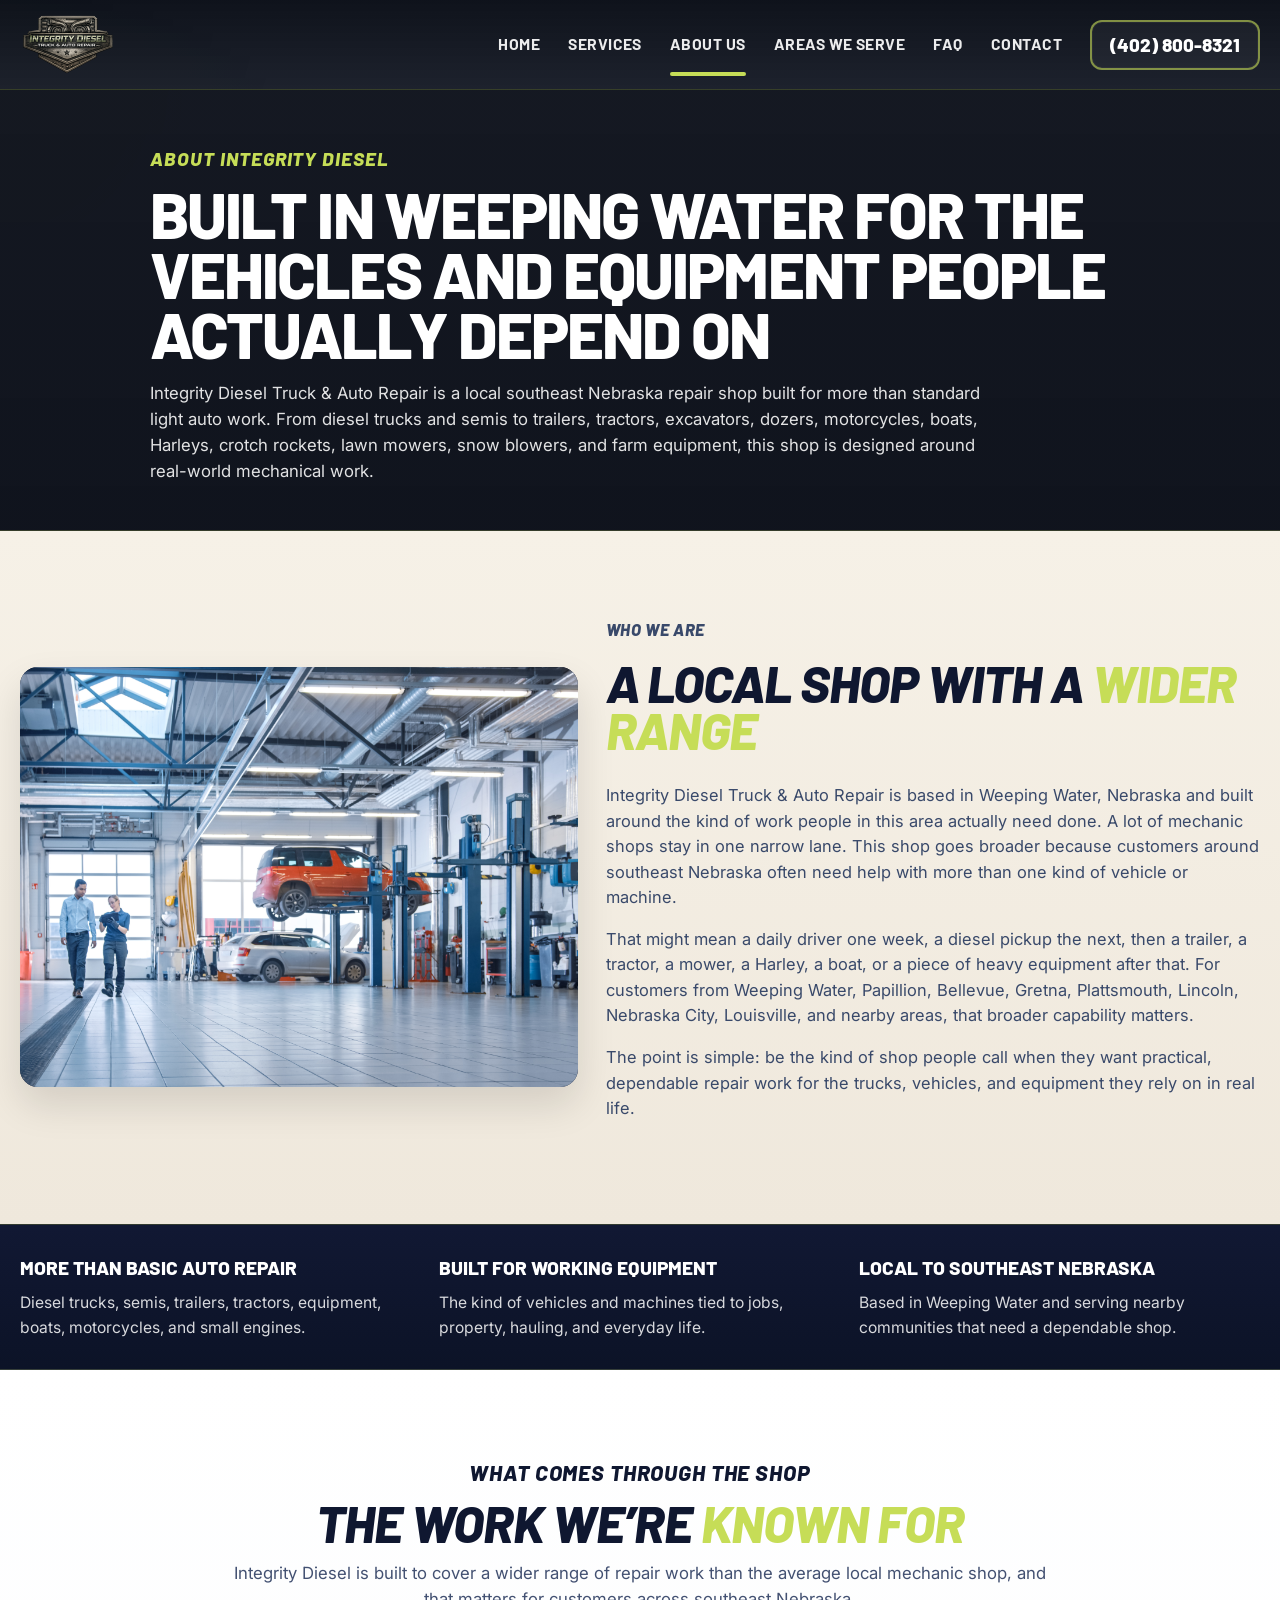
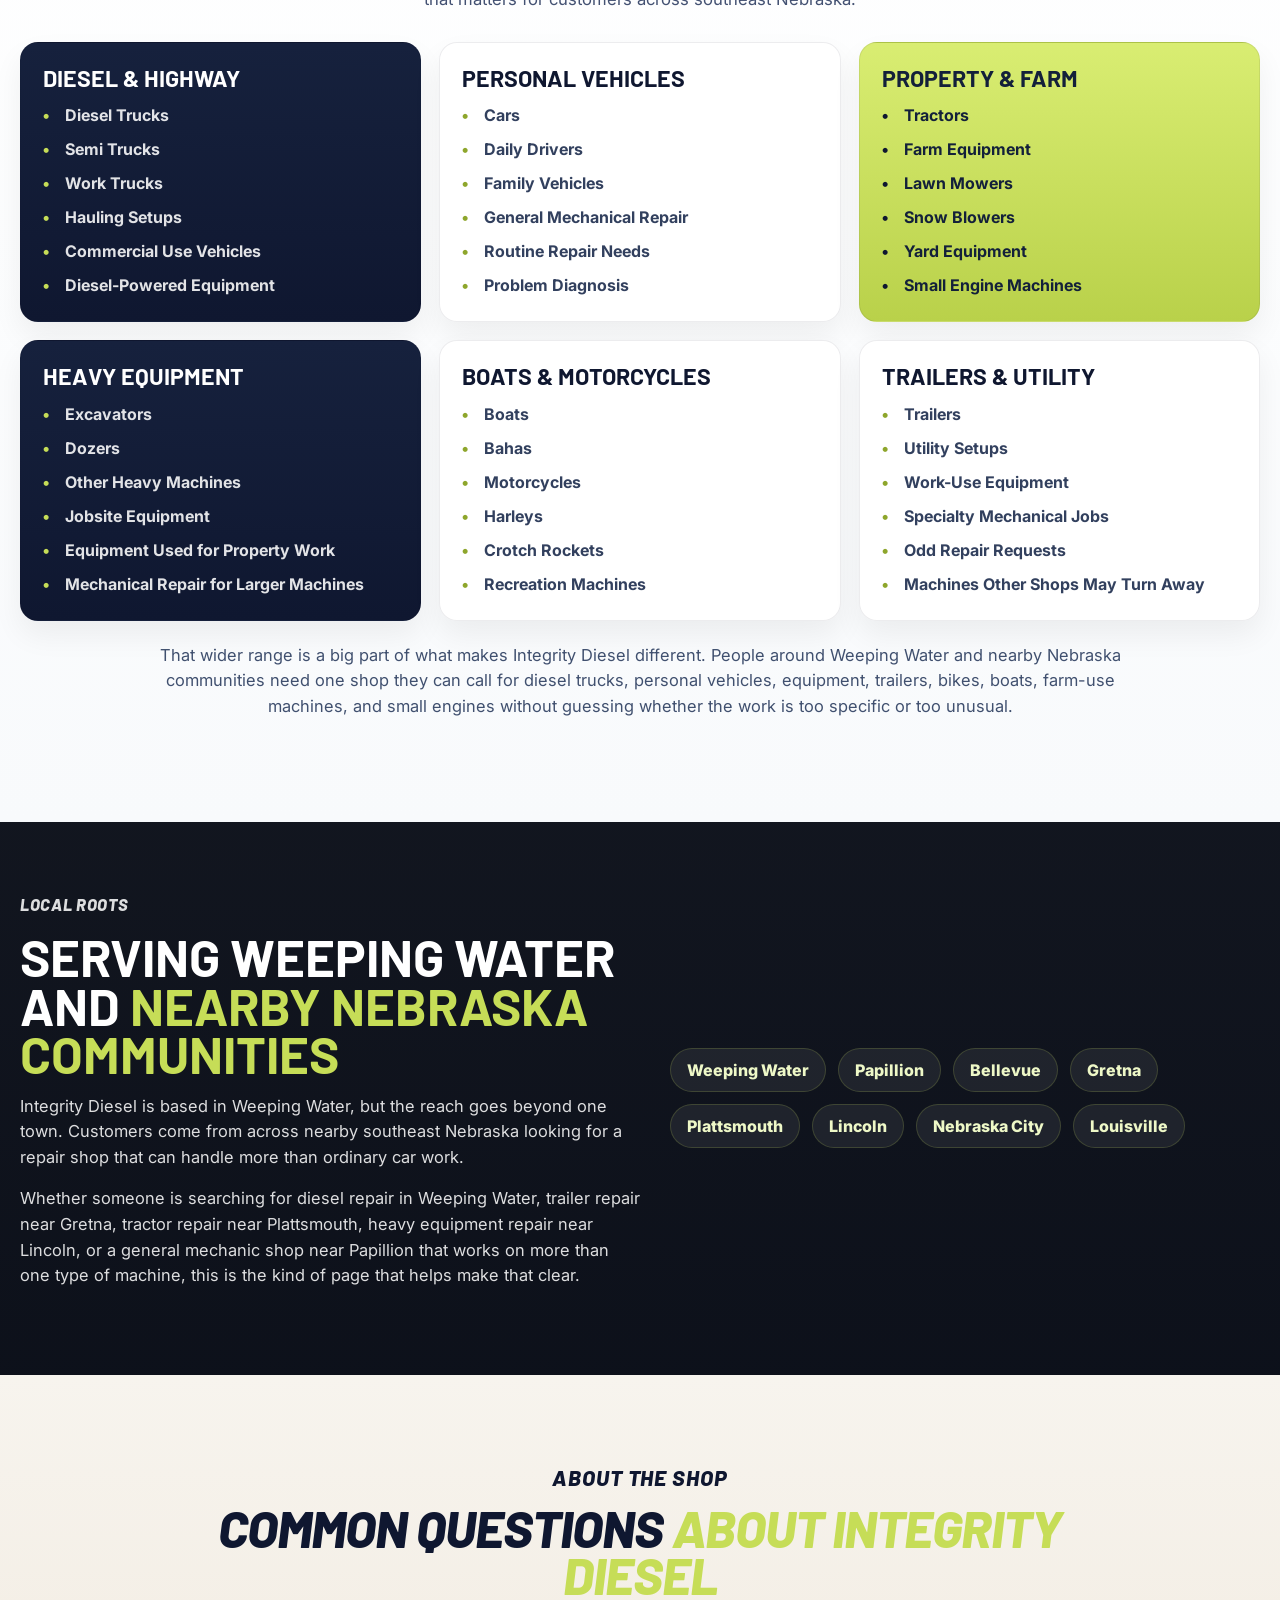
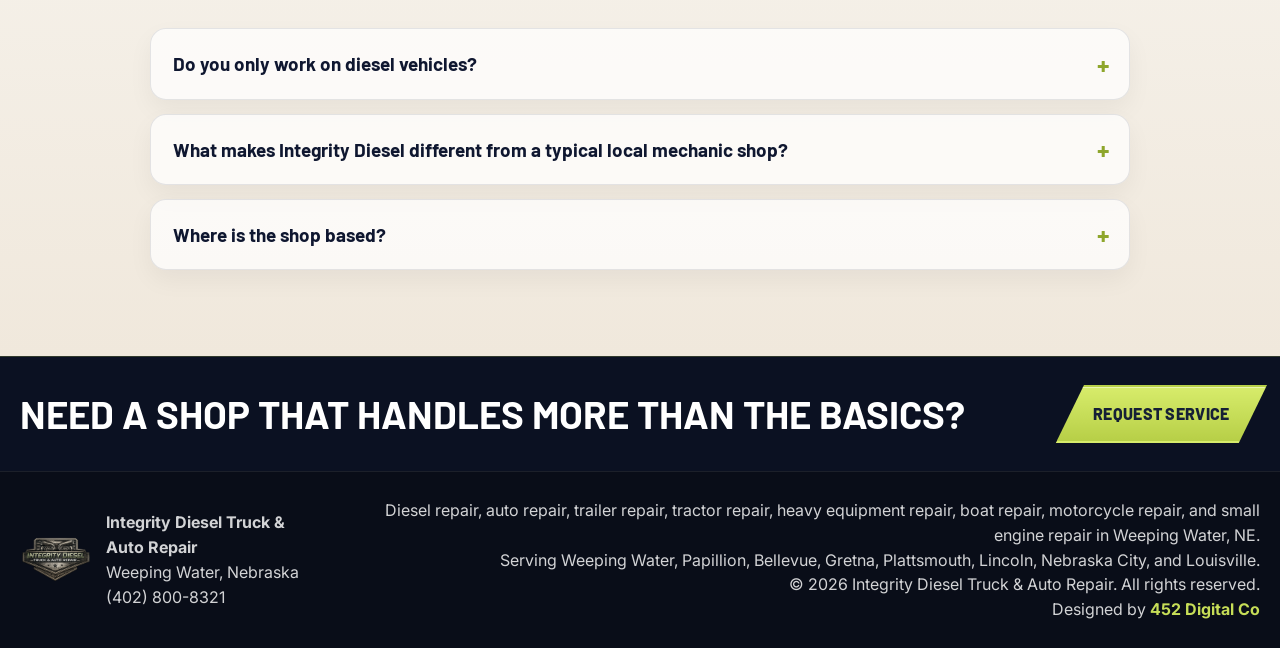
==== about.html @ 26dbccba "Add files via upload" ====
<!doctype html>
<html lang="en">
<head>
  <meta charset="utf-8">
  <meta name="viewport" content="width=device-width, initial-scale=1">

  <title>About Integrity Diesel Truck & Auto Repair | Weeping Water, NE Repair Shop</title>
  <meta name="description" content="Learn about Integrity Diesel Truck & Auto Repair in Weeping Water, Nebraska. We work on diesel trucks, semis, autos, tractors, trailers, heavy equipment, boats, motorcycles, Harleys, crotch rockets, farm equipment, lawn mowers, snow blowers, and more for customers across southeast Nebraska.">
  <meta name="theme-color" content="#0d1120">
  <meta name="robots" content="index,follow">
  <link rel="canonical" href="https://integritydieseltruckandauto.com/about/">

  <meta property="og:title" content="About Integrity Diesel Truck & Auto Repair | Weeping Water, Nebraska">
  <meta property="og:description" content="A local Weeping Water, Nebraska repair shop built for diesel trucks, autos, trailers, tractors, heavy equipment, motorcycles, boats, and small engines.">
  <meta property="og:type" content="website">
  <meta property="og:url" content="https://integritydieseltruckandauto.com/about/">
  <meta property="og:image" content="https://integritydieseltruckandauto.com/images/header.png">

  <meta name="twitter:card" content="summary_large_image">
  <meta name="twitter:title" content="About Integrity Diesel Truck & Auto Repair">
  <meta name="twitter:description" content="Learn more about the Weeping Water, Nebraska repair shop serving southeast Nebraska with diesel, auto, trailer, equipment, boat, motorcycle, and small engine repair.">
  <meta name="twitter:image" content="https://integritydieseltruckandauto.com/images/header.png">

  <link rel="preconnect" href="https://fonts.googleapis.com">
  <link rel="preconnect" href="https://fonts.gstatic.com" crossorigin>
  <link href="https://fonts.googleapis.com/css2?family=Barlow:ital,wght@0,400;0,500;0,600;0,700;0,800;1,700&family=Inter:wght@400;500;600;700;800&display=swap" rel="stylesheet">

  <link rel="stylesheet" href="css/styles.css">

  <script type="application/ld+json">
  {
    "@context":"https://schema.org",
    "@type":"AboutPage",
    "@id":"https://integritydieseltruckandauto.com/about/#webpage",
    "url":"https://integritydieseltruckandauto.com/about/",
    "name":"About Integrity Diesel Truck & Auto Repair",
    "description":"About Integrity Diesel Truck & Auto Repair in Weeping Water, Nebraska."
  }
  </script>

  <script type="application/ld+json">
  {
    "@context":"https://schema.org",
    "@type":"AutoRepair",
    "@id":"https://integritydieseltruckandauto.com/#business",
    "name":"Integrity Diesel Truck & Auto Repair",
    "url":"https://integritydieseltruckandauto.com/",
    "image":"https://integritydieseltruckandauto.com/images/header.png",
    "telephone":"+1-402-800-8321",
    "priceRange":"$$",
    "description":"Integrity Diesel Truck & Auto Repair is a Weeping Water, Nebraska repair shop working on diesel trucks, semis, cars, trailers, tractors, heavy equipment, excavators, dozers, motorcycles, Harleys, crotch rockets, boats, farm equipment, lawn mowers, snow blowers, and other small engine or mechanical equipment.",
    "address":{
      "@type":"PostalAddress",
      "addressLocality":"Weeping Water",
      "addressRegion":"NE",
      "addressCountry":"US"
    },
    "areaServed":[
      {"@type":"City","name":"Weeping Water"},
      {"@type":"City","name":"Papillion"},
      {"@type":"City","name":"Bellevue"},
      {"@type":"City","name":"Gretna"},
      {"@type":"City","name":"Plattsmouth"},
      {"@type":"City","name":"Lincoln"},
      {"@type":"City","name":"Nebraska City"},
      {"@type":"City","name":"Louisville"}
    ],
    "serviceType":[
      "Diesel truck repair",
      "Semi truck repair",
      "Auto repair",
      "Trailer repair",
      "Tractor repair",
      "Heavy equipment repair",
      "Farm equipment repair",
      "Boat repair",
      "Motorcycle repair",
      "Small engine repair"
    ]
  }
  </script>

  <script type="application/ld+json">
  {
    "@context":"https://schema.org",
    "@type":"FAQPage",
    "mainEntity":[
      {
        "@type":"Question",
        "name":"Do you only work on diesel vehicles?",
        "acceptedAnswer":{
          "@type":"Answer",
          "text":"No. Integrity Diesel works on diesel trucks, semis, cars, trailers, tractors, heavy equipment, farm equipment, boats, motorcycles, Harleys, crotch rockets, lawn mowers, snow blowers, and other small engine equipment."
        }
      },
      {
        "@type":"Question",
        "name":"What makes Integrity Diesel different from a typical local mechanic shop?",
        "acceptedAnswer":{
          "@type":"Answer",
          "text":"The shop handles a much wider range of repair work than many local shops, especially when it comes to diesel trucks, trailers, heavy equipment, motorcycles, boats, tractors, and small engines."
        }
      },
      {
        "@type":"Question",
        "name":"Where is the shop based?",
        "acceptedAnswer":{
          "@type":"Answer",
          "text":"Integrity Diesel Truck & Auto Repair is based in Weeping Water, Nebraska and serves nearby southeast Nebraska communities."
        }
      }
    ]
  }
  </script>
</head>
<body>

  <header class="site-header" id="siteHeader">
    <div class="container header-inner">
      <a href="/" class="brand" aria-label="Integrity Diesel home">
        <img src="images/diesel-logo.png" alt="Integrity Diesel Truck & Auto Repair logo" width="260" height="140">
      </a>

      <nav class="main-nav" id="mainNav" aria-label="Primary navigation">
        <a href="/" class="nav-link">Home</a>
        <a href="services.html" class="nav-link">Services</a>
        <a href="about.html" class="nav-link active" aria-current="page">About Us</a>
        <a href="/#areas" class="nav-link">Areas We Serve</a>
        <a href="/#faq" class="nav-link">FAQ</a>
        <a href="contact.html" class="nav-link">Contact</a>
      </nav>

      <div class="header-actions">
        <a href="tel:4028008321" class="header-phone">(402) 800-8321</a>

        <button class="nav-toggle" id="navToggle" aria-label="Toggle menu" aria-expanded="false" aria-controls="mainNav">
          <span></span>
          <span></span>
          <span></span>
        </button>
      </div>
    </div>
  </header>

  <main>

    <section class="about-intro">
      <div class="container about-intro-inner">
        <p class="about-intro-kicker">About Integrity Diesel</p>
        <h1>Built in Weeping Water for the Vehicles and Equipment People Actually Depend On</h1>
        <p class="about-intro-text">
          Integrity Diesel Truck &amp; Auto Repair is a local southeast Nebraska repair shop built for more than standard light auto work. From diesel trucks and semis to trailers, tractors, excavators, dozers, motorcycles, boats, Harleys, crotch rockets, lawn mowers, snow blowers, and farm equipment, this shop is designed around real-world mechanical work.
        </p>
      </div>
    </section>

    <section class="about-story-block section-pad">
      <div class="container about-story-grid">
        <div class="about-story-photo">
          <img src="images/mechanics.jpg" alt="Integrity Diesel mechanic working in Weeping Water Nebraska" loading="lazy" width="1400" height="1100">
        </div>

        <div class="about-story-content">
          <div class="section-heading">
            <p class="section-kicker">Who We Are</p>
            <h2>A Local Shop With a <span>Wider Range</span></h2>
          </div>

          <p>
            Integrity Diesel Truck &amp; Auto Repair is based in Weeping Water, Nebraska and built around the kind of work people in this area actually need done. A lot of mechanic shops stay in one narrow lane. This shop goes broader because customers around southeast Nebraska often need help with more than one kind of vehicle or machine.
          </p>

          <p>
            That might mean a daily driver one week, a diesel pickup the next, then a trailer, a tractor, a mower, a Harley, a boat, or a piece of heavy equipment after that. For customers from Weeping Water, Papillion, Bellevue, Gretna, Plattsmouth, Lincoln, Nebraska City, Louisville, and nearby areas, that broader capability matters.
          </p>

          <p>
            The point is simple: be the kind of shop people call when they want practical, dependable repair work for the trucks, vehicles, and equipment they rely on in real life.
          </p>
        </div>
      </div>
    </section>

    <section class="about-difference-strip">
      <div class="container about-difference-inner">
        <article class="about-difference-item">
          <strong>More Than Basic Auto Repair</strong>
          <span>Diesel trucks, semis, trailers, tractors, equipment, boats, motorcycles, and small engines.</span>
        </article>

        <article class="about-difference-item">
          <strong>Built for Working Equipment</strong>
          <span>The kind of vehicles and machines tied to jobs, property, hauling, and everyday life.</span>
        </article>

        <article class="about-difference-item">
          <strong>Local to Southeast Nebraska</strong>
          <span>Based in Weeping Water and serving nearby communities that need a dependable shop.</span>
        </article>
      </div>
    </section>

    <section class="about-work-types section-pad">
      <div class="container">
        <div class="section-heading center">
          <p class="section-kicker">What Comes Through the Shop</p>
          <h2>The Work We’re <span>Known For</span></h2>
          <p class="section-lead">
            Integrity Diesel is built to cover a wider range of repair work than the average local mechanic shop, and that matters for customers across southeast Nebraska.
          </p>
        </div>

        <div class="about-work-grid">
          <article class="about-work-card panel-dark">
            <h3>Diesel &amp; Highway</h3>
            <ul>
              <li>Diesel Trucks</li>
              <li>Semi Trucks</li>
              <li>Work Trucks</li>
              <li>Hauling Setups</li>
              <li>Commercial Use Vehicles</li>
              <li>Diesel-Powered Equipment</li>
            </ul>
          </article>

          <article class="about-work-card panel-light">
            <h3>Personal Vehicles</h3>
            <ul>
              <li>Cars</li>
              <li>Daily Drivers</li>
              <li>Family Vehicles</li>
              <li>General Mechanical Repair</li>
              <li>Routine Repair Needs</li>
              <li>Problem Diagnosis</li>
            </ul>
          </article>

          <article class="about-work-card panel-lime">
            <h3>Property &amp; Farm</h3>
            <ul>
              <li>Tractors</li>
              <li>Farm Equipment</li>
              <li>Lawn Mowers</li>
              <li>Snow Blowers</li>
              <li>Yard Equipment</li>
              <li>Small Engine Machines</li>
            </ul>
          </article>

          <article class="about-work-card panel-dark">
            <h3>Heavy Equipment</h3>
            <ul>
              <li>Excavators</li>
              <li>Dozers</li>
              <li>Other Heavy Machines</li>
              <li>Jobsite Equipment</li>
              <li>Equipment Used for Property Work</li>
              <li>Mechanical Repair for Larger Machines</li>
            </ul>
          </article>

          <article class="about-work-card panel-light">
            <h3>Boats &amp; Motorcycles</h3>
            <ul>
              <li>Boats</li>
              <li>Bahas</li>
              <li>Motorcycles</li>
              <li>Harleys</li>
              <li>Crotch Rockets</li>
              <li>Recreation Machines</li>
            </ul>
          </article>

          <article class="about-work-card panel-light">
            <h3>Trailers &amp; Utility</h3>
            <ul>
              <li>Trailers</li>
              <li>Utility Setups</li>
              <li>Work-Use Equipment</li>
              <li>Specialty Mechanical Jobs</li>
              <li>Odd Repair Requests</li>
              <li>Machines Other Shops May Turn Away</li>
            </ul>
          </article>
        </div>

        <div class="about-work-bottom-copy">
          <p>
            That wider range is a big part of what makes Integrity Diesel different. People around Weeping Water and nearby Nebraska communities need one shop they can call for diesel trucks, personal vehicles, equipment, trailers, bikes, boats, farm-use machines, and small engines without guessing whether the work is too specific or too unusual.
          </p>
        </div>
      </div>
    </section>

    <section class="about-local-section">
      <div class="container about-local-grid">
        <div class="about-local-copy">
          <p class="section-kicker">Local Roots</p>
          <h2>Serving Weeping Water and <span>Nearby Nebraska Communities</span></h2>
          <p>
            Integrity Diesel is based in Weeping Water, but the reach goes beyond one town. Customers come from across nearby southeast Nebraska looking for a repair shop that can handle more than ordinary car work.
          </p>
          <p>
            Whether someone is searching for diesel repair in Weeping Water, trailer repair near Gretna, tractor repair near Plattsmouth, heavy equipment repair near Lincoln, or a general mechanic shop near Papillion that works on more than one type of machine, this is the kind of page that helps make that clear.
          </p>
        </div>

        <div class="about-local-boxes">
          <span>Weeping Water</span>
          <span>Papillion</span>
          <span>Bellevue</span>
          <span>Gretna</span>
          <span>Plattsmouth</span>
          <span>Lincoln</span>
          <span>Nebraska City</span>
          <span>Louisville</span>
        </div>
      </div>
    </section>

    <section class="about-faq-lite section-pad">
      <div class="container faq-wrap">
        <div class="section-heading center">
          <p class="section-kicker">About the Shop</p>
          <h2>Common Questions <span>About Integrity Diesel</span></h2>
        </div>

        <div class="faq-list">
          <details class="faq-item">
            <summary>Do you only work on diesel vehicles?</summary>
            <div class="faq-answer">
              <p>No. Integrity Diesel works on diesel trucks, semis, cars, trailers, tractors, heavy equipment, farm equipment, boats, motorcycles, Harleys, crotch rockets, lawn mowers, snow blowers, and other small engine equipment.</p>
            </div>
          </details>

          <details class="faq-item">
            <summary>What makes Integrity Diesel different from a typical local mechanic shop?</summary>
            <div class="faq-answer">
              <p>The shop handles a much wider range of repair work than many local shops, especially when it comes to diesel trucks, trailers, heavy equipment, motorcycles, boats, tractors, and small engines.</p>
            </div>
          </details>

          <details class="faq-item">
            <summary>Where is the shop based?</summary>
            <div class="faq-answer">
              <p>Integrity Diesel Truck &amp; Auto Repair is based in Weeping Water, Nebraska and serves nearby southeast Nebraska communities.</p>
            </div>
          </details>
        </div>
      </div>
    </section>

    <section class="about-simple-cta">
      <div class="container about-simple-cta-inner">
        <h2>Need a Shop That Handles More Than the Basics?</h2>
        <a href="/#contact" class="btn btn-skew btn-primary"><span>Request Service</span></a>
      </div>
    </section>

  </main>

  <footer class="site-footer">
    <div class="container footer-inner">
      <div class="footer-left">
        <img src="images/diesel-logo.png" alt="Integrity Diesel logo" width="220" height="120">
        <div class="footer-business">
          <p><strong>Integrity Diesel Truck &amp; Auto Repair</strong></p>
          <p>Weeping Water, Nebraska</p>
          <p><a href="tel:4028008321">(402) 800-8321</a></p>
        </div>
      </div>

      <div class="footer-right">
        <p>Diesel repair, auto repair, trailer repair, tractor repair, heavy equipment repair, boat repair, motorcycle repair, and small engine repair in Weeping Water, NE.</p>
        <p>Serving Weeping Water, Papillion, Bellevue, Gretna, Plattsmouth, Lincoln, Nebraska City, and Louisville.</p>
        <p>&copy; <span id="year"></span> Integrity Diesel Truck &amp; Auto Repair. All rights reserved.</p>
        <p>Designed by <a href="https://452digitalco.com/" target="_blank" rel="noopener noreferrer">452 Digital Co</a></p>
      </div>
    </div>
  </footer>

  <script src="js/main.js"></script>
</body>
</html>
---- css/styles.css ----
:root{
  --bg: #070b14;
  --navy: #0f1730;
  --navy-2: #131c35;
  --ink: #111111;
  --white: #ffffff;
  --offwhite: #f4f5f7;
  --soft: #dfe3ea;
  --muted: #aab2c2;
  --line: rgba(255,255,255,.10);
  --lime: #c6dd57;
  --lime-2: #a7c23d;
  --lime-deep: #8ea62c;
  --lime-soft: rgba(198,221,87,.18);
  --shadow: 0 20px 45px rgba(0,0,0,.32);
  --radius: 18px;
  --radius-sm: 12px;
  --header-h: 90px;
  --container: 1240px;
}

*{
  box-sizing: border-box;
}

html{
  scroll-behavior: smooth;
}

body{
  margin: 0;
  font-family: "Inter", sans-serif;
  color: var(--ink);
  background: #fff;
  line-height: 1.55;
  text-rendering: optimizeLegibility;
  -webkit-font-smoothing: antialiased;
}

img{
  max-width: 100%;
  display: block;
}

a{
  text-decoration: none;
  color: inherit;
}

.container{
  width: min(calc(100% - 32px), var(--container));
  margin-inline: auto;
}

.section-pad{
  padding: 86px 0;
}

.section-heading{
  margin-bottom: 30px;
}

.section-heading.center{
  text-align: center;
}

.section-heading-dark .section-kicker,
.section-heading-dark h2{
  color: #fff;
}

.section-kicker{
  margin: 0 0 10px;
  font-family: "Barlow", sans-serif;
  font-style: italic;
  font-weight: 800;
  text-transform: uppercase;
  letter-spacing: .04em;
  color: var(--navy);
  font-size: clamp(1rem, 2vw, 1.35rem);
}

.section-heading h2{
  margin: 0;
  font-family: "Barlow", sans-serif;
  font-style: italic;
  font-weight: 800;
  font-size: clamp(2.1rem, 4vw, 3.8rem);
  line-height: .92;
  color: var(--navy);
  text-transform: uppercase;
  letter-spacing: -.02em;
}

.section-heading h2 span{
  color: var(--lime);
}

.section-lead{
  max-width: 840px;
  margin: 14px auto 0;
  font-size: 1.05rem;
  color: #435172;
}

.section-lead-light{
  color: rgba(255,255,255,.84);
}

.btn{
  position: relative;
  display: inline-flex;
  align-items: center;
  justify-content: center;
  min-height: 58px;
  padding: 0 28px;
  border-radius: 0;
  font-family: "Barlow", sans-serif;
  font-weight: 800;
  font-size: 1rem;
  text-transform: uppercase;
  letter-spacing: .02em;
  transition: .25s ease;
  border: 2px solid transparent;
  cursor: pointer;
  text-align: center;
  overflow: hidden;
}

.btn span{
  position: relative;
  z-index: 2;
}

.btn:hover{
  transform: translateY(-2px);
}

.btn-skew{
  transform: skewX(-14deg);
  clip-path: polygon(7% 0, 100% 0, 93% 100%, 0 100%);
}

.btn-skew span{
  transform: skewX(14deg);
}

.btn-primary{
  background: linear-gradient(180deg, #d7ec6b 0%, #b7cf47 100%);
  color: #162036;
  box-shadow:
    0 14px 28px rgba(167,194,61,.22),
    inset 0 1px 0 rgba(255,255,255,.45);
}

.btn-primary:hover{
  filter: brightness(1.04);
}

.btn-outline{
  border-color: rgba(198,221,87,.72);
  color: var(--white);
  background: rgba(7,11,20,.38);
  box-shadow: inset 0 0 0 1px rgba(255,255,255,.05);
}

.btn-outline:hover{
  background: rgba(198,221,87,.12);
}

.site-header{
  position: sticky;
  top: 0;
  z-index: 1000;
  height: var(--header-h);
  background:
    linear-gradient(180deg, rgba(7,11,20,.97), rgba(10,15,27,.92)),
    radial-gradient(circle at top left, rgba(198,221,87,.08), transparent 32%);
  backdrop-filter: blur(10px);
  border-bottom: 1px solid rgba(198,221,87,.22);
}

.site-header.scrolled{
  box-shadow: 0 12px 30px rgba(0,0,0,.28);
}

.header-inner{
  height: 100%;
  display: flex;
  align-items: center;
  gap: 28px;
}

.brand{
  display: flex;
  align-items: center;
  flex: 0 0 auto;
}

.brand img{
  height: 64px;
  width: auto;
  object-fit: contain;
}

.main-nav{
  display: flex;
  align-items: center;
  gap: 28px;
  margin-left: auto;
}

.nav-link{
  position: relative;
  font-family: "Barlow", sans-serif;
  font-weight: 700;
  text-transform: uppercase;
  letter-spacing: .03em;
  color: rgba(255,255,255,.92);
  font-size: .98rem;
  padding: 8px 0;
}

.nav-link::after{
  content: "";
  position: absolute;
  left: 0;
  bottom: -11px;
  width: 0;
  height: 4px;
  border-radius: 999px;
  background: var(--lime);
  transition: width .25s ease;
}

.nav-link:hover::after,
.nav-link.active::after{
  width: 100%;
}

.header-actions{
  display: flex;
  align-items: center;
  gap: 14px;
  flex: 0 0 auto;
}

.header-phone{
  display: inline-flex;
  align-items: center;
  justify-content: center;
  min-height: 50px;
  padding: 0 18px;
  border: 2px solid rgba(198,221,87,.6);
  border-radius: 12px;
  color: var(--white);
  font-family: "Barlow", sans-serif;
  font-weight: 800;
  font-size: 1.18rem;
  background: rgba(255,255,255,.04);
  box-shadow: inset 0 0 0 1px rgba(255,255,255,.04);
}

.header-phone:hover{
  background: rgba(198,221,87,.12);
}

.nav-toggle{
  display: none;
  width: 50px;
  height: 50px;
  border: 1px solid rgba(255,255,255,.15);
  border-radius: 12px;
  background: rgba(255,255,255,.04);
  padding: 0;
  cursor: pointer;
}

.nav-toggle span{
  display: block;
  width: 22px;
  height: 2px;
  margin: 5px auto;
  background: #fff;
  border-radius: 999px;
  transition: .25s ease;
}

.hero{
  position: relative;
  min-height: calc(100svh - var(--header-h));
  background: #0b1020;
  overflow: hidden;
}

.hero::after{
  content: "";
  position: absolute;
  left: 0;
  right: 0;
  bottom: 0;
  height: 2px;
  background: linear-gradient(90deg, transparent, var(--lime), transparent);
  z-index: 2;
}

.hero-bg,
.hero-bg img,
.hero-overlay{
  position: absolute;
  inset: 0;
}

.hero-bg img{
  width: 100%;
  height: 100%;
  object-fit: cover;
}

.hero-overlay{
  background:
    linear-gradient(90deg, rgba(7,11,20,.80) 0%, rgba(8,12,22,.60) 30%, rgba(8,12,22,.22) 62%, rgba(8,12,22,.10) 100%),
    radial-gradient(circle at 16% 26%, rgba(198,221,87,.08), transparent 28%);
}

.hero-inner{
  position: relative;
  z-index: 2;
  min-height: calc(100svh - var(--header-h));
  display: grid;
  grid-template-columns: minmax(0, 720px);
  gap: 0;
  align-items: center;
  padding: 48px 0 34px;
}

.hero-copy{
  color: var(--white);
  padding: 20px 0;
  max-width: 660px;
}

.hero-logo-wrap{
  max-width: 360px;
  margin-bottom: 12px;
}

.hero-logo-wrap img{
  width: 100%;
  height: auto;
  filter: drop-shadow(0 10px 22px rgba(0,0,0,.25));
}

.eyebrow{
  margin: 0 0 16px;
  color: var(--lime);
  text-transform: uppercase;
  letter-spacing: .09em;
  font-weight: 700;
  font-size: .92rem;
}

.hero h1{
  margin: 0;
  font-family: "Barlow", sans-serif;
  font-weight: 800;
  font-size: clamp(2.9rem, 6vw, 5.7rem);
  line-height: .9;
  text-transform: uppercase;
  letter-spacing: -.03em;
}

.hero h1 span{
  color: var(--lime);
}

.hero-subtitle{
  margin: 18px 0 8px;
  font-family: "Barlow", sans-serif;
  font-size: clamp(1.08rem, 1.8vw, 1.42rem);
  font-weight: 700;
  text-transform: uppercase;
}

.hero-location{
  margin: 0;
  color: rgba(255,255,255,.92);
  font-size: 1.06rem;
  max-width: 680px;
}

.hero-buttons{
  display: flex;
  flex-wrap: wrap;
  gap: 16px;
  margin-top: 30px;
}

.hero-service-tags{
  display: flex;
  flex-wrap: wrap;
  gap: 10px;
  margin-top: 22px;
}

.hero-service-tags span{
  display: inline-flex;
  align-items: center;
  justify-content: center;
  min-height: 36px;
  padding: 0 14px;
  border-radius: 999px;
  background: rgba(255,255,255,.08);
  border: 1px solid rgba(198,221,87,.18);
  color: #eef8c7;
  font-size: .86rem;
  font-weight: 700;
}

.trust-bar{
  position: relative;
  background: linear-gradient(180deg, #111833 0%, #0d1328 100%);
  border-top: 1px solid rgba(198,221,87,.25);
  border-bottom: 1px solid rgba(198,221,87,.25);
}

.trust-bar-inner{
  display: grid;
  grid-template-columns: repeat(3, 1fr);
  gap: 12px;
  padding: 18px 0;
}

.trust-item{
  display: flex;
  align-items: center;
  justify-content: center;
  text-align: center;
  font-family: "Barlow", sans-serif;
  font-size: clamp(1rem, 1.5vw, 1.28rem);
  font-weight: 700;
  color: #fff;
}

.trust-item::before{
  content: "✔";
  margin-right: 10px;
  color: var(--lime);
  font-weight: 900;
}

.services-section{
  position: relative;
  background:
    linear-gradient(180deg, rgba(8,12,22,.95), rgba(8,12,22,.98)),
    url("../images/hero-shop-bg.jpg") center/cover no-repeat;
  overflow: hidden;
  padding-top: 52px;
  padding-bottom: 70px;
}

.services-fade-top{
  position: absolute;
  inset: 0 0 auto 0;
  height: 70px;
  background: linear-gradient(180deg, rgba(13,19,40,.70) 0%, rgba(13,19,40,.18) 55%, rgba(13,19,40,0) 100%);
  pointer-events: none;
  z-index: 1;
}

.services-fade-bottom{
  position: absolute;
  left: 0;
  right: 0;
  bottom: 0;
  height: 70px;
  background: linear-gradient(180deg, rgba(8,12,22,0) 0%, rgba(36,34,31,.18) 58%, rgba(239,233,222,.48) 100%);
  pointer-events: none;
  z-index: 1;
}

.services-section::before{
  content: "";
  position: absolute;
  inset: 0;
  background:
    radial-gradient(circle at top center, rgba(198,221,87,.07), transparent 28%),
    linear-gradient(180deg, rgba(255,255,255,.02), rgba(255,255,255,0));
  pointer-events: none;
}

.section-top-button{
  display: flex;
  justify-content: center;
  margin-top: 0;
  margin-bottom: 34px;
  position: relative;
  z-index: 4;
}

.services-top-btn{
  min-width: 250px;
}

.services-heading{
  position: relative;
  z-index: 3;
  margin-bottom: 34px;
}

.services-heading .section-kicker{
  color: rgba(255,255,255,.96);
}

.services-heading h2{
  font-size: clamp(2.8rem, 5vw, 4.8rem);
  letter-spacing: -.03em;
  color: #f5f7fb;
  text-shadow: 0 6px 18px rgba(0,0,0,.28);
}

.services-heading h2 span{
  color: var(--lime);
  text-shadow: 0 6px 18px rgba(0,0,0,.26);
}

.services-grid{
  display: grid;
  grid-template-columns: repeat(4, minmax(0, 1fr));
  gap: 14px;
  position: relative;
  z-index: 3;
}

.service-card{
  overflow: hidden;
  border-radius: 0;
  background: #12192e;
  border: 1px solid rgba(255,255,255,.14);
  box-shadow: var(--shadow);
  transition: transform .25s ease, box-shadow .25s ease, border-color .25s ease;
}

.service-card:hover{
  transform: translateY(-5px);
  box-shadow: 0 24px 48px rgba(0,0,0,.28);
  border-color: rgba(198,221,87,.4);
}

.service-image{
  aspect-ratio: 2.15 / 1;
  overflow: hidden;
  background: #0d1325;
}

.service-image img{
  width: 100%;
  height: 100%;
  object-fit: cover;
  transition: transform .4s ease;
}

.service-card:hover .service-image img{
  transform: scale(1.05);
}

.service-title{
  padding: 13px 12px 14px;
  text-align: center;
  color: #fff;
  font-family: "Barlow", sans-serif;
  font-size: 1.32rem;
  font-weight: 700;
  line-height: 1.05;
  border-top: 1px solid rgba(255,255,255,.10);
  background: linear-gradient(180deg, #18213c 0%, #0f1730 100%);
}

.service-title.highlight{
  color: var(--lime);
}

.services-copy{
  max-width: 980px;
  margin: 24px auto 0;
  text-align: center;
  color: rgba(255,255,255,.86);
  position: relative;
  z-index: 3;
  font-size: 1.02rem;
}

.section-button{
  display: flex;
  justify-content: center;
  margin-top: 28px;
  position: relative;
  z-index: 3;
}

.about-section{
  position: relative;
  background: linear-gradient(180deg, #efe9de 0%, #f6f1e7 100%);
  padding: 0 0 56px;
  overflow: hidden;
  margin-top: -10px;
}

.about-fade-top{
  position: absolute;
  top: 0;
  left: 0;
  right: 0;
  height: 38px;
  background: linear-gradient(180deg, rgba(239,233,222,.10) 0%, rgba(239,233,222,.42) 45%, rgba(239,233,222,.78) 100%);
  z-index: 1;
  pointer-events: none;
}

.about-fade-bottom{
  position: absolute;
  left: 0;
  right: 0;
  bottom: 0;
  height: 42px;
  background: linear-gradient(180deg, rgba(246,241,231,0) 0%, rgba(12,17,33,.10) 62%, rgba(12,17,33,.20) 100%);
  z-index: 1;
  pointer-events: none;
}

.about-shell{
  position: relative;
  z-index: 2;
  margin-top: 0;
}

.about-grid{
  display: grid;
  grid-template-columns: 1fr .92fr;
  gap: 0;
  align-items: stretch;
  border: 1px solid rgba(18,25,46,.10);
  overflow: hidden;
  box-shadow: 0 18px 38px rgba(0,0,0,.10);
  background: #f3eee4;
  min-height: 0;
}

.about-media{
  display: grid;
  grid-template-rows: minmax(300px, 1fr) auto;
  background: #0c1121;
  border-right: 1px solid rgba(15,23,48,.08);
}

.about-image{
  position: relative;
  min-height: 0;
  overflow: hidden;
  background: #0c1121;
}

.about-image::before{
  content:"";
  position:absolute;
  inset:0;
  background:
    linear-gradient(180deg, rgba(255,255,255,.08) 0%, rgba(255,255,255,0) 16%, rgba(0,0,0,.16) 100%);
  pointer-events:none;
  z-index: 2;
}

.about-image::after{
  content:"";
  position:absolute;
  inset:0;
  box-shadow:
    inset 0 0 40px rgba(0,0,0,.24),
    inset 0 0 0 1px rgba(255,255,255,.05);
  pointer-events:none;
  z-index: 2;
}

.about-image img{
  width: 100%;
  height: 100%;
  object-fit: cover;
  object-position: center center;
  filter: saturate(.94) contrast(1.02) brightness(.97);
  transform: scale(1.025);
}

.about-image-caption{
  padding: 16px 22px 18px;
  background:
    linear-gradient(180deg, rgba(13,19,40,.98), rgba(9,13,24,.98));
  border-top: 1px solid rgba(198,221,87,.16);
  color: rgba(255,255,255,.9);
}

.about-image-label{
  display: inline-block;
  margin-bottom: 8px;
  font-family: "Barlow", sans-serif;
  font-size: .95rem;
  font-weight: 800;
  text-transform: uppercase;
  letter-spacing: .06em;
  color: var(--lime);
}

.about-image-caption p{
  margin: 0;
  font-size: .96rem;
  line-height: 1.55;
  color: rgba(255,255,255,.82);
  max-width: 540px;
}

.about-side{
  display: grid;
  grid-template-rows: auto auto;
  min-width: 0;
  background: linear-gradient(180deg, #f8f3e8 0%, #efe8dc 100%);
  position: relative;
}

.about-side::before{
  content: "";
  position: absolute;
  left: 0;
  top: 24px;
  bottom: 24px;
  width: 2px;
  background: linear-gradient(180deg, rgba(198,221,87,0), rgba(198,221,87,.8) 18%, rgba(198,221,87,.45) 82%, rgba(198,221,87,0));
  opacity: .8;
}

.about-content{
  padding: 22px 30px 18px;
  color: #0f1730;
  border-bottom: 1px solid rgba(15,23,48,.08);
  position: relative;
}

.about-heading{
  margin-bottom: 12px;
}

.about-heading .section-kicker,
.about-heading h2{
  color: #0f1730;
}

.about-heading .section-kicker{
  font-size: .96rem;
  margin-bottom: 8px;
}

.about-heading h2{
  font-size: clamp(1.65rem, 2.55vw, 2.45rem);
  line-height: .95;
  max-width: 540px;
}

.about-subhead{
  margin: 0 0 14px;
  font-family: "Barlow", sans-serif;
  font-size: 1.12rem;
  font-weight: 800;
  line-height: 1.02;
  text-transform: uppercase;
  color: #7b9026;
  max-width: 460px;
}

.about-body{
  margin: 0 0 14px;
  font-size: 1rem;
  color: #34415f;
}

.about-list{
  list-style: none;
  margin: 0 0 18px;
  padding: 0;
  max-width: 520px;
}

.about-list li{
  position: relative;
  padding-left: 28px;
  margin-bottom: 10px;
  font-size: .98rem;
  font-weight: 600;
  color: #1c2642;
}

.about-list li::before{
  content: "✔";
  position: absolute;
  left: 0;
  top: 0;
  color: var(--lime-deep);
  font-weight: 900;
}

.about-map{
  padding: 16px 30px 20px;
  background:
    linear-gradient(180deg, rgba(255,255,255,.20), rgba(255,255,255,.04)),
    linear-gradient(180deg, #f6f1e7 0%, #efe7da 100%);
}

.about-map-card{
  display: grid;
  gap: 10px;
  padding: 14px;
  border-radius: 18px;
  background:
    linear-gradient(180deg, rgba(255,255,255,.42), rgba(255,255,255,.20)),
    linear-gradient(180deg, #f4eee2 0%, #eee6d9 100%);
  box-shadow:
    0 14px 30px rgba(15,23,48,.08),
    inset 0 0 0 1px rgba(15,23,48,.05);
}

.about-map-head{
  display: grid;
  gap: 4px;
}

.about-map-head span{
  font-family: "Barlow", sans-serif;
  font-size: 1.05rem;
  font-weight: 800;
  text-transform: uppercase;
  letter-spacing: .03em;
  color: #0f1730;
}

.about-map-head small{
  color: #5e6783;
  font-size: .88rem;
  font-weight: 600;
  line-height: 1.42;
}

.about-map-frame{
  position: relative;
  width: 100%;
  aspect-ratio: 2.2 / 1;
  overflow: hidden;
  border-radius: 14px;
  background: #e9e1d3;
  box-shadow:
    inset 0 0 0 1px rgba(15,23,48,.06),
    0 8px 18px rgba(15,23,48,.08);
}

.about-map-frame img{
  width: 100%;
  height: 100%;
  object-fit: contain;
  object-position: center center;
  background:
    radial-gradient(circle at center, rgba(255,255,255,.25), rgba(255,255,255,0) 60%),
    #ece6da;
  filter: saturate(.86) contrast(.98) brightness(1.01);
  opacity: .98;
}

.about-map-wash{
  position: absolute;
  inset: 0;
  background:
    linear-gradient(180deg, rgba(255,255,255,.16) 0%, rgba(248,243,232,.05) 42%, rgba(239,232,220,.08) 100%);
  pointer-events: none;
}

.about-map-glow{
  position: absolute;
  inset: 0;
  box-shadow:
    inset 0 18px 22px rgba(255,255,255,.08),
    inset 0 -10px 14px rgba(239,232,220,.12),
    inset 0 0 0 1px rgba(255,255,255,.08);
  pointer-events: none;
}

.cta-section{
  position: relative;
  overflow: hidden;
  color: var(--white);
  background: #0c1121;
  margin-top: -8px;
}

.cta-bg{
  position: absolute;
  inset: 0;
  background:
    linear-gradient(180deg, rgba(10,15,27,.94), rgba(10,15,27,.96)),
    radial-gradient(circle at center, rgba(198,221,87,.14), transparent 30%),
    url("../images/hero-shop-bg.jpg") center/cover no-repeat;
}

.cta-inner{
  position: relative;
  z-index: 2;
  padding: 52px 0 28px;
  text-align: center;
}

.cta-inner h2{
  margin: 0 0 18px;
  font-family: "Barlow", sans-serif;
  font-size: clamp(2rem, 4vw, 3.1rem);
  font-weight: 800;
  line-height: 1;
  text-transform: uppercase;
}

.cta-inner h2 span{
  color: var(--lime);
}

.cta-phone{
  display: inline-flex;
  align-items: center;
  justify-content: center;
  min-height: 66px;
  padding: 0 28px;
  border: 2px solid rgba(198,221,87,.62);
  border-radius: 14px;
  color: var(--white);
  font-family: "Barlow", sans-serif;
  font-size: clamp(1.45rem, 3vw, 2.2rem);
  font-weight: 800;
  background: rgba(255,255,255,.04);
  margin-bottom: 18px;
  box-shadow: 0 0 0 1px rgba(255,255,255,.04) inset;
}

.cta-phone:hover{
  background: rgba(198,221,87,.10);
}

.cta-mini-list{
  list-style: none;
  padding: 0;
  margin: 10px 0 18px;
  display: flex;
  flex-wrap: wrap;
  justify-content: center;
  gap: 8px 18px;
  color: rgba(255,255,255,.88);
  font-weight: 600;
}

.cta-mini-list li{
  position: relative;
}

.cta-mini-list li::before{
  content: "•";
  color: var(--lime);
  margin-right: 8px;
}

.cta-bottom-line{
  margin: 0;
  font-size: 1.12rem;
  font-weight: 700;
  color: rgba(255,255,255,.92);
}

.cta-bottom-line span{
  color: var(--lime);
}

.cta-fade-bottom{
  position: absolute;
  left: 0;
  right: 0;
  bottom: 0;
  height: 42px;
  background: linear-gradient(180deg, rgba(12,17,33,0) 0%, rgba(126,132,143,.10) 55%, rgba(246,247,249,.42) 100%);
  z-index: 1;
  pointer-events: none;
}

.faq-section{
  position: relative;
  background: linear-gradient(180deg, #f7f4ee 0%, #f1eadf 62%, #efe7da 100%);
  padding-top: 82px;
  padding-bottom: 44px;
  overflow: hidden;
}

.faq-section::after{
  content: "";
  position: absolute;
  left: 0;
  right: 0;
  bottom: 0;
  height: 76px;
  background: linear-gradient(
    180deg,
    rgba(239,231,218,0) 0%,
    rgba(241,235,225,.56) 58%,
    rgba(243,238,232,.96) 100%
  );
  pointer-events: none;
  z-index: 1;
}

.faq-wrap{
  position: relative;
  z-index: 2;
  max-width: 980px;
}

.faq-list{
  display: grid;
  gap: 14px;
}

.faq-item{
  border: 1px solid rgba(15,23,48,.10);
  border-radius: 16px;
  background: rgba(255,255,255,.72);
  box-shadow: 0 10px 24px rgba(0,0,0,.05);
  overflow: hidden;
}

.faq-item summary{
  list-style: none;
  cursor: pointer;
  position: relative;
  padding: 20px 56px 20px 22px;
  font-family: "Barlow", sans-serif;
  font-size: 1.18rem;
  font-weight: 700;
  color: #0f1730;
}

.faq-item summary::-webkit-details-marker{
  display: none;
}

.faq-item summary::after{
  content: "+";
  position: absolute;
  right: 20px;
  top: 50%;
  transform: translateY(-50%);
  font-size: 1.6rem;
  font-weight: 700;
  color: var(--lime-deep);
}

.faq-item[open] summary::after{
  content: "–";
}

.faq-answer{
  padding: 0 22px 20px;
}

.faq-answer p{
  margin: 0;
  color: #33405f;
  font-size: 1rem;
  line-height: 1.7;
}

.faq-answer a{
  color: #1f2e52;
  font-weight: 700;
}

.areas-section{
  position: relative;
  z-index: 2;
  margin-top: -8px;
  background: linear-gradient(180deg, #f3eee8 0%, #f7f4ee 18%, #ffffff 100%);
  padding-top: 54px;
}

.areas-section::before{
  content: "";
  position: absolute;
  inset: 0 0 auto 0;
  height: 62px;
  background: linear-gradient(
    180deg,
    rgba(243,238,232,.96) 0%,
    rgba(243,238,232,.58) 44%,
    rgba(243,238,232,0) 100%
  );
  pointer-events: none;
  z-index: 1;
}

.areas-section::after{
  content: "";
  position: absolute;
  left: 0;
  right: 0;
  bottom: 0;
  height: 52px;
  background: linear-gradient(
    180deg,
    rgba(255,255,255,0) 0%,
    rgba(243,246,250,.26) 62%,
    rgba(14,20,39,.08) 100%
  );
  pointer-events: none;
  z-index: 1;
}

.areas-section .container{
  position: relative;
  z-index: 2;
}

.areas-grid{
  display: grid;
  grid-template-columns: repeat(4, 1fr);
  gap: 14px;
  margin-bottom: 24px;
}

.area-box{
  padding: 18px 14px;
  border-radius: 14px;
  background: rgba(255,255,255,.84);
  border: 1px solid rgba(16,22,42,.08);
  box-shadow: 0 10px 24px rgba(0,0,0,.05);
  text-align: center;
  font-weight: 800;
  color: var(--navy);
  backdrop-filter: blur(4px);
}

.areas-copy{
  max-width: 980px;
  margin: 0 auto;
  text-align: center;
  color: #32405e;
  font-size: 1.04rem;
}

.contact-section{
  position: relative;
  background: #0e1427;
  color: #fff;
  margin-top: -6px;
}

.contact-section::before{
  content: "";
  position: absolute;
  inset: 0 0 auto 0;
  height: 56px;
  background: linear-gradient(
    180deg,
    rgba(14,20,39,0) 0%,
    rgba(14,20,39,.22) 26%,
    rgba(14,20,39,.62) 74%,
    rgba(14,20,39,.96) 100%
  );
  pointer-events: none;
  z-index: 1;
}

.contact-grid{
  position: relative;
  z-index: 2;
  display: grid;
  grid-template-columns: 1fr .95fr;
  gap: 28px;
  align-items: start;
}

.contact-section .section-kicker,
.contact-section .section-heading h2{
  color: #fff;
}

.contact-copy{
  display: flex;
  flex-direction: column;
  justify-content: flex-start;
}

.contact-copy p{
  color: rgba(255,255,255,.86);
  font-size: 1.05rem;
}

.contact-intro{
  margin: 0 0 18px;
}

.contact-info-list{
  display: grid;
  gap: 10px;
  margin-top: 22px;
}

.contact-info-list a{
  color: var(--lime);
  font-weight: 800;
  font-size: 1.35rem;
}

.contact-card{
  background: linear-gradient(180deg, #171f39 0%, #11182c 100%);
  border: 1px solid rgba(255,255,255,.08);
  border-radius: 18px;
  padding: 28px;
  box-shadow: var(--shadow);
}

.contact-card h3{
  margin-top: 0;
  font-family: "Barlow", sans-serif;
  font-size: 1.8rem;
  text-transform: uppercase;
}

.contact-feature-box{
  display: grid;
  gap: 12px;
  margin-top: 24px;
  margin-bottom: 18px;
}

.contact-feature{
  padding: 16px 18px;
  border-radius: 16px;
  background: linear-gradient(180deg, rgba(255,255,255,.05), rgba(255,255,255,.02));
  border: 1px solid rgba(255,255,255,.08);
  box-shadow: inset 0 0 0 1px rgba(255,255,255,.02);
}

.contact-feature strong{
  display: block;
  margin-bottom: 6px;
  font-family: "Barlow", sans-serif;
  font-size: 1.02rem;
  font-weight: 800;
  text-transform: uppercase;
  color: var(--lime);
  letter-spacing: .03em;
}

.contact-feature span{
  display: block;
  color: rgba(255,255,255,.82);
  font-size: .98rem;
  line-height: 1.55;
}

.contact-service-tags{
  display: flex;
  flex-wrap: wrap;
  gap: 10px;
  margin-top: 6px;
}

.contact-service-tags span{
  display: inline-flex;
  align-items: center;
  justify-content: center;
  min-height: 38px;
  padding: 0 14px;
  border-radius: 999px;
  background: rgba(198,221,87,.10);
  border: 1px solid rgba(198,221,87,.22);
  color: #eef8c7;
  font-size: .9rem;
  font-weight: 700;
}

.site-footer{
  background: #090d18;
  color: rgba(255,255,255,.82);
  border-top: 1px solid rgba(255,255,255,.08);
}

.footer-inner{
  display: flex;
  align-items: center;
  justify-content: space-between;
  gap: 24px;
  padding: 26px 0;
}

.footer-left{
  display: flex;
  align-items: center;
  gap: 14px;
}

.footer-left img{
  width: 72px;
  height: auto;
}

.footer-left p,
.footer-right p{
  margin: 0;
}

.footer-right{
  text-align: right;
}

.footer-right a{
  color: var(--lime);
  font-weight: 700;
}

.form-status{
  display: none;
  margin-bottom: 18px;
  padding: 14px 16px;
  border-radius: 14px;
  font-size: .98rem;
  font-weight: 600;
  line-height: 1.5;
  border: 1px solid transparent;
}

.form-status.show{
  display: block;
}

.form-status.success{
  background: rgba(198,221,87,.14);
  border-color: rgba(198,221,87,.38);
  color: #e9f5b6;
  box-shadow: inset 0 0 0 1px rgba(255,255,255,.02);
}

.form-status.error{
  background: rgba(255,93,93,.10);
  border-color: rgba(255,93,93,.28);
  color: #ffd1d1;
}

.quote-form{
  display: grid;
  gap: 16px;
  margin-top: 18px;
}

.form-row{
  display: grid;
  grid-template-columns: 1fr 1fr;
  gap: 14px;
}

.form-field{
  display: grid;
  gap: 8px;
}

.form-field label{
  font-family: "Barlow", sans-serif;
  font-weight: 700;
  font-size: 1rem;
  letter-spacing: .02em;
  text-transform: uppercase;
  color: #fff;
}

.form-field label span{
  color: var(--lime);
}

.quote-form input,
.quote-form select,
.quote-form textarea{
  width: 100%;
  border: 1px solid rgba(255,255,255,.12);
  border-radius: 14px;
  background: rgba(255,255,255,.04);
  color: #fff;
  font: inherit;
  padding: 14px 14px;
  outline: none;
  transition: border-color .2s ease, box-shadow .2s ease, background .2s ease;
}

.quote-form input::placeholder,
.quote-form textarea::placeholder{
  color: rgba(255,255,255,.45);
}

.quote-form select{
  appearance: none;
  -webkit-appearance: none;
  -moz-appearance: none;
}

.quote-form option{
  color: #111;
}

.quote-form textarea{
  resize: vertical;
  min-height: 150px;
}

.quote-form input:focus,
.quote-form select:focus,
.quote-form textarea:focus{
  border-color: rgba(198,221,87,.6);
  box-shadow: 0 0 0 3px rgba(198,221,87,.12);
  background: rgba(255,255,255,.06);
}

.quote-form input.input-error,
.quote-form select.input-error,
.quote-form textarea.input-error{
  border-color: rgba(255,93,93,.55);
  box-shadow: 0 0 0 3px rgba(255,93,93,.10);
}

.field-error{
  min-height: 18px;
  font-size: .88rem;
  color: #ffb7b7;
  font-weight: 600;
}

.form-submit{
  width: fit-content;
  min-width: 220px;
  margin-top: 4px;
}

.form-honeypot{
  position: absolute !important;
  left: -9999px !important;
  width: 1px !important;
  height: 1px !important;
  overflow: hidden !important;
}

@media (min-width: 981px){
  .services-grid{
    gap: 12px;
  }

  .service-title{
    font-size: 1.2rem;
    padding: 12px 10px 13px;
  }
}

@media (max-width: 1200px){
  .hero-inner{
    grid-template-columns: 1fr;
  }

  .services-grid{
    grid-template-columns: repeat(3, minmax(0, 1fr));
  }

  .about-grid{
    grid-template-columns: 1fr;
    min-height: auto;
  }

  .about-media{
    grid-template-rows: minmax(320px, 1fr) auto;
    border-right: 0;
    border-bottom: 1px solid rgba(15,23,48,.08);
  }

  .about-side::before{
    display: none;
  }

  .about-map{
    padding: 20px 24px 24px;
  }

  .about-map-frame{
    max-width: none;
  }

  .areas-grid{
    grid-template-columns: repeat(3, 1fr);
  }
}

@media (max-width: 980px){
  :root{
    --header-h: 82px;
  }

  .nav-toggle{
    display: inline-block;
  }

  .main-nav{
    position: absolute;
    top: calc(100% + 10px);
    left: 16px;
    right: 16px;
    margin-left: 0;
    display: grid;
    gap: 0;
    background: rgba(9,13,25,.98);
    border: 1px solid rgba(255,255,255,.08);
    border-radius: 18px;
    padding: 10px;
    box-shadow: 0 20px 45px rgba(0,0,0,.35);
    opacity: 0;
    visibility: hidden;
    transform: translateY(-10px);
    pointer-events: none;
    transition: .25s ease;
  }

  .main-nav.open{
    opacity: 1;
    visibility: visible;
    transform: translateY(0);
    pointer-events: auto;
  }

  .nav-link{
    padding: 14px 12px;
    border-radius: 12px;
  }

  .nav-link:hover{
    background: rgba(255,255,255,.04);
  }

  .nav-link::after{
    display: none;
  }

  .header-phone{
    display: none;
  }

  .hero{
    min-height: auto;
  }

  .hero-inner{
    min-height: auto;
    grid-template-columns: 1fr;
    padding: 38px 0 22px;
  }

  .trust-bar-inner{
    grid-template-columns: 1fr;
  }

  .services-section{
    padding-top: 42px;
    padding-bottom: 58px;
  }

  .services-fade-bottom{
    height: 48px;
  }

  .section-top-button{
    margin-bottom: 26px;
  }

  .services-grid{
    grid-template-columns: repeat(2, minmax(0, 1fr));
  }

  .service-image{
    aspect-ratio: 1.95 / 1;
  }

  .about-section{
    margin-top: -6px;
  }

  .faq-section{
    padding-top: 70px;
    padding-bottom: 40px;
  }

  .faq-section::after{
    height: 62px;
  }

  .areas-section{
    padding-top: 48px;
  }

  .contact-grid{
    grid-template-columns: 1fr;
  }

  .areas-grid{
    grid-template-columns: repeat(2, 1fr);
  }

  .footer-inner{
    flex-direction: column;
    align-items: flex-start;
  }

  .footer-right{
    text-align: left;
  }

  .form-row{
    grid-template-columns: 1fr;
  }
}

@media (max-width: 640px){
  .container{
    width: min(calc(100% - 24px), var(--container));
  }

  .section-pad{
    padding: 58px 0;
  }

  .brand img{
    height: 52px;
  }

  .site-header{
    height: 76px;
  }

  .hero-inner{
    padding: 28px 0 18px;
  }

  .hero-logo-wrap{
    max-width: 265px;
    margin-bottom: 8px;
  }

  .hero h1{
    font-size: clamp(2.15rem, 10vw, 3.25rem);
  }

  .hero-subtitle{
    font-size: 1rem;
  }

  .hero-location{
    font-size: .98rem;
  }

  .hero-buttons{
    flex-direction: column;
  }

  .btn,
  .btn-primary,
  .btn-outline{
    width: 100%;
  }

  .btn-skew{
    transform: none;
    clip-path: none;
    border-radius: 12px;
  }

  .btn-skew span{
    transform: none;
  }

  .hero-service-tags{
    gap: 8px;
  }

  .hero-service-tags span{
    min-height: 34px;
    font-size: .82rem;
    padding: 0 12px;
  }

  .services-section{
    padding-top: 34px;
    padding-bottom: 46px;
  }

  .section-top-button{
    margin-bottom: 22px;
  }

  .services-heading h2{
    font-size: clamp(2.2rem, 9vw, 3rem);
  }

  .services-grid{
    grid-template-columns: 1fr;
  }

  .service-image{
    aspect-ratio: 2 / 1;
  }

  .service-title{
    font-size: 1.3rem;
  }

  .about-media{
    grid-template-rows: 260px auto;
  }

  .about-content{
    padding: 24px 22px 18px;
  }

  .about-heading h2{
    font-size: clamp(2rem, 9vw, 2.35rem);
  }

  .about-subhead{
    font-size: 1rem;
  }

  .about-image-caption{
    padding: 14px 18px 16px;
  }

  .faq-item summary{
    padding: 18px 50px 18px 18px;
    font-size: 1.04rem;
  }

  .faq-answer{
    padding: 0 18px 18px;
  }

  .about-map{
    padding: 16px 22px 20px;
  }

  .about-map-card{
    padding: 14px;
    border-radius: 16px;
  }

  .about-map-head span{
    font-size: 1rem;
  }

  .about-map-frame{
    aspect-ratio: 1.7 / 1;
  }

  .areas-section{
    padding-top: 42px;
  }

  .cta-phone{
    width: 100%;
    padding: 0 16px;
    font-size: 1.45rem;
  }

  .cta-mini-list{
    gap: 6px 14px;
    font-size: .95rem;
  }

  .areas-grid{
    grid-template-columns: 1fr;
  }

  .contact-card{
    padding: 22px;
  }

  .contact-feature{
    padding: 14px 16px;
  }

  .contact-service-tags{
    gap: 8px;
  }

  .contact-service-tags span{
    min-height: 36px;
    font-size: .86rem;
    padding: 0 12px;
  }

  .form-submit{
    width: 100%;
  }

  .form-status{
    font-size: .94rem;
  }

  .quote-form input,
  .quote-form select,
  .quote-form textarea{
    padding: 13px 13px;
  }

  .footer-left{
    align-items: flex-start;
  }

  .footer-left img{
    width: 58px;
  }
}
/* =========================
   SERVICES PAGE
========================= */

.services-hero{
  position: relative;
  overflow: hidden;
  min-height: calc(84svh - var(--header-h));
  background: #09101f;
}

.services-hero-bg,
.services-hero-bg img,
.services-hero-overlay{
  position: absolute;
  inset: 0;
}

.services-hero-bg img{
  width: 100%;
  height: 100%;
  object-fit: cover;
}

.services-hero-overlay{
  background:
    linear-gradient(90deg, rgba(7,11,20,.92) 0%, rgba(8,12,22,.78) 42%, rgba(8,12,22,.44) 72%, rgba(8,12,22,.26) 100%),
    radial-gradient(circle at 18% 20%, rgba(198,221,87,.12), transparent 30%);
}

.services-hero-inner{
  position: relative;
  z-index: 2;
  display: grid;
  grid-template-columns: minmax(0, 1.15fr) minmax(300px, .75fr);
  gap: 34px;
  align-items: center;
  min-height: calc(84svh - var(--header-h));
  padding: 56px 0 42px;
}

.services-hero-copy{
  color: #fff;
  max-width: 760px;
}

.services-hero-kicker{
  margin: 0 0 14px;
  color: var(--lime);
  text-transform: uppercase;
  letter-spacing: .09em;
  font-weight: 800;
  font-size: .96rem;
}

.services-hero-copy h1{
  margin: 0;
  font-family: "Barlow", sans-serif;
  font-weight: 800;
  font-size: clamp(2.8rem, 6vw, 5.5rem);
  line-height: .92;
  text-transform: uppercase;
  letter-spacing: -.03em;
  color: #fff;
}

.services-hero-copy h1 span{
  color: var(--lime);
}

.services-hero-text{
  margin: 18px 0 0;
  max-width: 760px;
  color: rgba(255,255,255,.9);
  font-size: 1.08rem;
}

.services-hero-buttons{
  display: flex;
  flex-wrap: wrap;
  gap: 16px;
  margin-top: 30px;
}

.services-hero-panel{
  background: linear-gradient(180deg, rgba(20,29,53,.94), rgba(12,18,33,.94));
  border: 1px solid rgba(198,221,87,.24);
  border-radius: 20px;
  box-shadow: 0 24px 48px rgba(0,0,0,.28);
  overflow: hidden;
}

.services-hero-panel-head{
  padding: 18px 22px;
  font-family: "Barlow", sans-serif;
  font-size: 1.2rem;
  font-weight: 800;
  text-transform: uppercase;
  letter-spacing: .03em;
  color: #13203a;
  background: linear-gradient(180deg, #d8ec6f 0%, #b8cf48 100%);
}

.services-hero-list{
  list-style: none;
  margin: 0;
  padding: 18px 22px 20px;
  display: grid;
  gap: 12px;
}

.services-hero-list li{
  position: relative;
  padding-left: 24px;
  color: rgba(255,255,255,.9);
  font-weight: 700;
}

.services-hero-list li::before{
  content: "✔";
  position: absolute;
  left: 0;
  top: 0;
  color: var(--lime);
  font-weight: 900;
}

.services-intro-band{
  position: relative;
  background: linear-gradient(180deg, #121b34 0%, #0c1327 100%);
  border-top: 1px solid rgba(198,221,87,.22);
  border-bottom: 1px solid rgba(198,221,87,.18);
}

.services-intro-band-inner{
  display: grid;
  grid-template-columns: repeat(3, 1fr);
  gap: 16px;
  padding: 22px 0;
}

.services-intro-stat{
  text-align: center;
  color: rgba(255,255,255,.88);
}

.services-intro-stat strong{
  display: block;
  margin-bottom: 6px;
  font-family: "Barlow", sans-serif;
  font-size: 1.18rem;
  font-weight: 800;
  color: #fff;
  text-transform: uppercase;
}

.services-intro-stat span{
  font-size: .98rem;
}

.services-categories{
  background:
    linear-gradient(180deg, #f7f4ee 0%, #f1eadf 42%, #ece5d8 100%);
}

.service-category-grid{
  display: grid;
  grid-template-columns: repeat(3, minmax(0, 1fr));
  gap: 18px;
}

.service-category-card{
  position: relative;
  display: flex;
  flex-direction: column;
  overflow: hidden;
  border-radius: 18px;
  background: rgba(255,255,255,.94);
  border: 1px solid rgba(15,23,48,.08);
  box-shadow: 0 14px 30px rgba(0,0,0,.07);
  transition: transform .25s ease, box-shadow .25s ease, border-color .25s ease;
}

.service-category-card:hover{
  transform: translateY(-5px);
  box-shadow: 0 22px 42px rgba(0,0,0,.10);
  border-color: rgba(198,221,87,.24);
}

.service-category-media{
  position: relative;
  aspect-ratio: 2 / 1;
  overflow: hidden;
  background: #0d1325;
}

.service-category-media::after{
  content: "";
  position: absolute;
  inset: 0;
  background:
    linear-gradient(180deg, rgba(7,11,20,.04) 0%, rgba(7,11,20,.14) 100%),
    linear-gradient(0deg, rgba(7,11,20,.28), rgba(7,11,20,0));
  pointer-events: none;
}

.service-category-media img{
  width: 100%;
  height: 100%;
  object-fit: cover;
  transition: transform .45s ease;
}

.service-category-card:hover .service-category-media img{
  transform: scale(1.05);
}

.service-category-number{
  position: absolute;
  top: 14px;
  left: 14px;
  z-index: 2;
  display: inline-flex;
  align-items: center;
  justify-content: center;
  min-width: 52px;
  height: 40px;
  padding: 0 12px;
  border-radius: 999px;
  background: rgba(15,23,48,.84);
  color: #fff;
  font-family: "Barlow", sans-serif;
  font-weight: 800;
  font-size: .95rem;
  letter-spacing: .04em;
  border: 1px solid rgba(255,255,255,.10);
  box-shadow: 0 8px 18px rgba(0,0,0,.22);
}

.service-category-content{
  display: flex;
  flex-direction: column;
  flex: 1 1 auto;
  padding: 20px 20px 22px;
}

.service-category-content h3{
  margin: 0 0 10px;
  font-family: "Barlow", sans-serif;
  font-size: 1.48rem;
  line-height: 1;
  text-transform: uppercase;
  color: #0f1730;
}

.service-category-content p{
  margin: 0;
  color: #40506f;
  font-size: .98rem;
  line-height: 1.65;
}

.service-category-link{
  display: inline-flex;
  align-items: center;
  gap: 8px;
  margin-top: auto;
  padding-top: 16px;
  font-weight: 800;
  color: var(--navy);
}

.service-category-link::after{
  content: "→";
  transition: transform .2s ease;
}

.service-category-card:hover .service-category-link::after{
  transform: translateX(4px);
}

/* DARK CARDS */
.service-category-card.featured,
.service-category-card:nth-child(5),
.service-category-card:nth-child(9){
  background: linear-gradient(180deg, #15203a 0%, #0f1730 100%);
  border-color: rgba(198,221,87,.20);
}

.service-category-card.featured .service-category-content h3,
.service-category-card.featured .service-category-content p,
.service-category-card.featured .service-category-link,
.service-category-card:nth-child(5) .service-category-content h3,
.service-category-card:nth-child(5) .service-category-content p,
.service-category-card:nth-child(5) .service-category-link,
.service-category-card:nth-child(9) .service-category-content h3,
.service-category-card:nth-child(9) .service-category-content p,
.service-category-card:nth-child(9) .service-category-link{
  color: #fff;
}

.service-category-card.featured .service-category-number,
.service-category-card:nth-child(5) .service-category-number,
.service-category-card:nth-child(9) .service-category-number{
  background: rgba(198,221,87,.92);
  color: #13203a;
}

/* LIME CARDS */
.service-category-card:nth-child(3),
.service-category-card:nth-child(8),
.service-category-card.accent-card{
  background: linear-gradient(180deg, #d8ec70 0%, #b7cf47 100%);
  border-color: rgba(142,166,44,.26);
}

.service-category-card:nth-child(3) .service-category-content h3,
.service-category-card:nth-child(3) .service-category-content p,
.service-category-card:nth-child(3) .service-category-link,
.service-category-card:nth-child(8) .service-category-content h3,
.service-category-card:nth-child(8) .service-category-content p,
.service-category-card:nth-child(8) .service-category-link,
.service-category-card.accent-card .service-category-content h3,
.service-category-card.accent-card .service-category-content p,
.service-category-card.accent-card .service-category-link{
  color: #13203a;
}

.service-category-card:nth-child(3) .service-category-number,
.service-category-card:nth-child(8) .service-category-number,
.service-category-card.accent-card .service-category-number{
  background: rgba(19,32,58,.90);
  color: #fff;
}

/* WHITE CARDS */
.service-category-card:nth-child(2),
.service-category-card:nth-child(4),
.service-category-card:nth-child(7),
.service-category-card:nth-child(10),
.service-category-card:nth-child(11){
  background: rgba(255,255,255,.94);
}

.service-category-card:nth-child(2) .service-category-content h3,
.service-category-card:nth-child(4) .service-category-content h3,
.service-category-card:nth-child(7) .service-category-content h3,
.service-category-card:nth-child(10) .service-category-content h3,
.service-category-card:nth-child(11) .service-category-content h3{
  color: #0f1730;
}

.service-category-card:nth-child(2) .service-category-content p,
.service-category-card:nth-child(4) .service-category-content p,
.service-category-card:nth-child(7) .service-category-content p,
.service-category-card:nth-child(10) .service-category-content p,
.service-category-card:nth-child(11) .service-category-content p{
  color: #40506f;
}

.service-category-card:nth-child(2) .service-category-link,
.service-category-card:nth-child(4) .service-category-link,
.service-category-card:nth-child(7) .service-category-link,
.service-category-card:nth-child(10) .service-category-link,
.service-category-card:nth-child(11) .service-category-link{
  color: var(--navy);
}

.service-category-card:nth-child(2) .service-category-number,
.service-category-card:nth-child(4) .service-category-number,
.service-category-card:nth-child(7) .service-category-number,
.service-category-card:nth-child(10) .service-category-number,
.service-category-card:nth-child(11) .service-category-number{
  background: rgba(15,23,48,.84);
  color: #fff;
}

.machines-section{
  position: relative;
  background:
    linear-gradient(180deg, rgba(8,12,22,.96), rgba(8,12,22,.98)),
    url("../images/hero-shop-bg.jpg") center/cover no-repeat;
  overflow: hidden;
  color: #fff;
}

.machines-grid{
  display: grid;
  grid-template-columns: 1fr .92fr;
  gap: 28px;
  align-items: center;
  padding: 72px 0;
}

.machines-copy h2{
  margin: 0 0 16px;
  font-family: "Barlow", sans-serif;
  font-size: clamp(2.1rem, 4vw, 3.5rem);
  line-height: .94;
  text-transform: uppercase;
}

.machines-copy h2 span{
  color: var(--lime);
}

.machines-copy p{
  margin: 0 0 16px;
  color: rgba(255,255,255,.88);
  font-size: 1.03rem;
}

.machines-panel{
  padding: 24px;
  border-radius: 20px;
  background: linear-gradient(180deg, rgba(20,29,53,.88), rgba(10,15,27,.88));
  border: 1px solid rgba(198,221,87,.18);
  box-shadow: 0 20px 42px rgba(0,0,0,.28);
}

.machines-chip-wrap{
  display: flex;
  flex-wrap: wrap;
  gap: 10px;
}

.machines-chip-wrap span{
  display: inline-flex;
  align-items: center;
  justify-content: center;
  min-height: 40px;
  padding: 0 14px;
  border-radius: 999px;
  background: rgba(255,255,255,.06);
  border: 1px solid rgba(198,221,87,.18);
  color: #eef8c7;
  font-size: .9rem;
  font-weight: 700;
}

.services-why{
  background: linear-gradient(180deg, #ffffff 0%, #f7f9fc 100%);
}

.services-why-grid{
  display: grid;
  grid-template-columns: repeat(3, minmax(0, 1fr));
  gap: 18px;
}

.services-why-card{
  padding: 26px 22px;
  border-radius: 18px;
  background: #fff;
  border: 1px solid rgba(15,23,48,.08);
  box-shadow: 0 12px 28px rgba(0,0,0,.05);
}

.services-why-card h3{
  margin: 0 0 12px;
  font-family: "Barlow", sans-serif;
  font-size: 1.35rem;
  text-transform: uppercase;
  color: var(--navy);
}

.services-why-card p{
  margin: 0;
  color: #445474;
}

.services-cta-strip{
  background: linear-gradient(180deg, #111833 0%, #0b1122 100%);
  border-top: 1px solid rgba(198,221,87,.20);
  border-bottom: 1px solid rgba(198,221,87,.20);
}

.services-cta-strip-inner{
  display: flex;
  align-items: center;
  justify-content: space-between;
  gap: 20px;
  padding: 28px 0;
}

.services-cta-kicker{
  margin: 0 0 6px;
  text-transform: uppercase;
  letter-spacing: .08em;
  color: var(--lime);
  font-weight: 800;
  font-size: .92rem;
}

.services-cta-strip-inner h2{
  margin: 0;
  font-family: "Barlow", sans-serif;
  font-size: clamp(1.9rem, 3vw, 2.7rem);
  line-height: .95;
  text-transform: uppercase;
  color: #fff;
}

.services-cta-actions{
  display: flex;
  flex-wrap: wrap;
  gap: 14px;
}

.services-faq{
  background: linear-gradient(180deg, #f6f1e7 0%, #efe7da 100%);
}

@media (max-width: 1200px){
  .services-hero-inner{
    grid-template-columns: 1fr;
  }

  .service-category-grid{
    grid-template-columns: repeat(2, minmax(0, 1fr));
  }

  .machines-grid{
    grid-template-columns: 1fr;
  }
}

@media (max-width: 980px){
  .services-intro-band-inner{
    grid-template-columns: 1fr;
  }

  .services-cta-strip-inner{
    flex-direction: column;
    align-items: flex-start;
  }

  .services-why-grid{
    grid-template-columns: 1fr;
  }
}

@media (max-width: 640px){
  .services-hero-inner{
    padding: 34px 0 28px;
  }

  .services-hero-copy h1{
    font-size: clamp(2.2rem, 10vw, 3.4rem);
  }

  .services-hero-buttons{
    flex-direction: column;
  }

  .service-category-grid{
    grid-template-columns: 1fr;
  }

  .service-category-content{
    padding: 18px 18px 20px;
  }

  .service-category-content h3{
    font-size: 1.28rem;
  }

  .machines-grid{
    padding: 56px 0;
  }

  .machines-panel{
    padding: 18px;
  }

  .services-cta-actions{
    width: 100%;
    flex-direction: column;
  }

  .services-cta-actions .btn{
    width: 100%;
  }
}
/* =========================
   ABOUT PAGE - REBUILT
========================= */

.about-intro{
  position: relative;
  background:
    linear-gradient(180deg, rgba(8,12,22,.95), rgba(8,12,22,.97)),
    radial-gradient(circle at top left, rgba(198,221,87,.10), transparent 28%);
  color: #fff;
  padding: 54px 0 46px;
  border-bottom: 1px solid rgba(198,221,87,.18);
}

.about-intro-inner{
  max-width: 980px;
}

.about-intro-kicker{
  margin: 0 0 10px;
  font-family: "Barlow", sans-serif;
  font-style: italic;
  font-weight: 800;
  text-transform: uppercase;
  letter-spacing: .05em;
  color: var(--lime);
  font-size: clamp(1rem, 2vw, 1.2rem);
}

.about-intro h1{
  margin: 0;
  font-family: "Barlow", sans-serif;
  font-weight: 800;
  font-size: clamp(2.2rem, 5vw, 4.5rem);
  line-height: .94;
  text-transform: uppercase;
  letter-spacing: -.03em;
}

.about-intro-text{
  margin: 16px 0 0;
  max-width: 860px;
  color: rgba(255,255,255,.88);
  font-size: 1.05rem;
}

.about-story-block{
  background: linear-gradient(180deg, #f6f1e7 0%, #efe8dc 100%);
}

.about-story-grid{
  display: grid;
  grid-template-columns: minmax(0, .92fr) minmax(0, 1.08fr);
  gap: 28px;
  align-items: center;
}

.about-story-photo{
  overflow: hidden;
  border-radius: 18px;
  box-shadow: 0 18px 38px rgba(0,0,0,.12);
  background: #10182e;
}

.about-story-photo img{
  width: 100%;
  height: 100%;
  object-fit: cover;
  min-height: 420px;
}

.about-story-content p{
  margin: 0 0 16px;
  color: #39496a;
  font-size: 1.03rem;
}

.about-difference-strip{
  background: linear-gradient(180deg, #111833 0%, #0c1327 100%);
  border-top: 1px solid rgba(198,221,87,.20);
  border-bottom: 1px solid rgba(198,221,87,.20);
}

.about-difference-inner{
  display: grid;
  grid-template-columns: repeat(3, 1fr);
  gap: 18px;
  padding: 28px 0;
}

.about-difference-item{
  color: rgba(255,255,255,.84);
}

.about-difference-item strong{
  display: block;
  margin-bottom: 8px;
  font-family: "Barlow", sans-serif;
  font-size: 1.2rem;
  font-weight: 800;
  text-transform: uppercase;
  color: #fff;
}

.about-difference-item span{
  display: block;
  font-size: .98rem;
  line-height: 1.6;
}

.about-work-types{
  background: linear-gradient(180deg, #ffffff 0%, #f8fafc 100%);
}

.about-work-grid{
  display: grid;
  grid-template-columns: repeat(3, minmax(0, 1fr));
  gap: 18px;
}

.about-work-card{
  padding: 24px 22px;
  border-radius: 18px;
  box-shadow: 0 14px 30px rgba(0,0,0,.06);
  border: 1px solid rgba(15,23,48,.08);
  min-height: 250px;
  display: flex;
  flex-direction: column;
  justify-content: flex-start;
}

.about-work-card h3{
  margin: 0 0 14px;
  font-family: "Barlow", sans-serif;
  font-size: 1.45rem;
  line-height: .96;
  text-transform: uppercase;
}

.about-work-card ul{
  list-style: none;
  margin: 0;
  padding: 0;
  display: grid;
  gap: 10px;
}

.about-work-card li{
  position: relative;
  padding-left: 22px;
  font-weight: 700;
  line-height: 1.5;
}

.about-work-card li::before{
  content: "•";
  position: absolute;
  left: 0;
  top: 0;
  font-weight: 900;
}

.panel-dark{
  background: linear-gradient(180deg, #16213d 0%, #0f1730 100%);
  color: #fff;
}

.panel-dark li{
  color: rgba(255,255,255,.88);
}

.panel-dark li::before{
  color: var(--lime);
}

.panel-light{
  background: rgba(255,255,255,.94);
  color: var(--navy);
}

.panel-light li{
  color: #32405e;
}

.panel-light li::before{
  color: var(--lime-deep);
}

.panel-lime{
  background: linear-gradient(180deg, #d9ed72 0%, #b9d14a 100%);
  color: #13203a;
}

.panel-lime li{
  color: #13203a;
}

.panel-lime li::before{
  color: #0f1730;
}

.about-work-bottom-copy{
  max-width: 980px;
  margin: 22px auto 0;
  text-align: center;
  color: #40506f;
  font-size: 1.03rem;
}

.about-local-section{
  background:
    linear-gradient(180deg, rgba(8,12,22,.96), rgba(8,12,22,.98)),
    url("../images/hero-shop-bg.jpg") center/cover no-repeat;
  color: #fff;
  padding: 70px 0;
}

.about-local-grid{
  display: grid;
  grid-template-columns: minmax(0, 1fr) minmax(320px, .95fr);
  gap: 28px;
  align-items: center;
}

.about-local-copy h2{
  margin: 0 0 16px;
  font-family: "Barlow", sans-serif;
  font-size: clamp(2.1rem, 4vw, 3.5rem);
  line-height: .94;
  text-transform: uppercase;
  color: #fff;
}

.about-local-copy h2 span{
  color: var(--lime);
}

.about-local-copy p{
  margin: 0 0 16px;
  color: rgba(255,255,255,.86);
  font-size: 1.03rem;
}

.about-local-boxes{
  display: flex;
  flex-wrap: wrap;
  gap: 12px;
}

.about-local-boxes span{
  display: inline-flex;
  align-items: center;
  justify-content: center;
  min-height: 44px;
  padding: 0 16px;
  border-radius: 999px;
  background: rgba(255,255,255,.07);
  border: 1px solid rgba(198,221,87,.18);
  color: #eef8c7;
  font-weight: 800;
}

.about-faq-lite{
  background: linear-gradient(180deg, #f7f4ee 0%, #f0e8dc 100%);
}

.about-simple-cta{
  background: #0b1122;
  border-top: 1px solid rgba(198,221,87,.20);
}

.about-simple-cta-inner{
  display: flex;
  align-items: center;
  justify-content: space-between;
  gap: 18px;
  padding: 28px 0;
}

.about-simple-cta-inner h2{
  margin: 0;
  font-family: "Barlow", sans-serif;
  font-size: clamp(1.8rem, 3vw, 2.7rem);
  line-height: .96;
  text-transform: uppercase;
  color: #fff;
}

@media (max-width: 1200px){
  .about-story-grid,
  .about-local-grid{
    grid-template-columns: 1fr;
  }

  .about-work-grid{
    grid-template-columns: repeat(2, 1fr);
  }
}

@media (max-width: 980px){
  .about-difference-inner{
    grid-template-columns: 1fr;
  }

  .about-simple-cta-inner{
    flex-direction: column;
    align-items: flex-start;
  }
}

@media (max-width: 640px){
  .about-intro{
    padding: 36px 0 32px;
  }

  .about-intro h1{
    font-size: clamp(2rem, 9vw, 3.2rem);
  }

  .about-story-photo img{
    min-height: 280px;
  }

  .about-work-grid{
    grid-template-columns: 1fr;
  }

  .about-local-section{
    padding: 54px 0;
  }

  .about-simple-cta-inner{
    align-items: stretch;
  }

  .about-simple-cta-inner .btn{
    width: 100%;
  }
}
x/* =========================
   CONTACT PAGE
========================= */

.contactpage-hero{
  position: relative;
  overflow: hidden;
  min-height: calc(72svh - var(--header-h));
  background: #09101f;
}

.contactpage-hero-bg,
.contactpage-hero-bg img,
.contactpage-hero-overlay{
  position: absolute;
  inset: 0;
}

.contactpage-hero-bg img{
  width: 100%;
  height: 100%;
  object-fit: cover;
}

.contactpage-hero-overlay{
  background:
    linear-gradient(90deg, rgba(7,11,20,.92) 0%, rgba(8,12,22,.78) 40%, rgba(8,12,22,.40) 72%, rgba(8,12,22,.22) 100%),
    radial-gradient(circle at 18% 22%, rgba(198,221,87,.12), transparent 30%);
}

.contactpage-hero-inner{
  position: relative;
  z-index: 2;
  min-height: calc(72svh - var(--header-h));
  display: grid;
  grid-template-columns: minmax(0, 1.08fr) minmax(300px, .75fr);
  gap: 32px;
  align-items: center;
  padding: 50px 0 34px;
}

.contactpage-hero-copy{
  color: #fff;
  max-width: 760px;
}

.contactpage-kicker{
  margin: 0 0 14px;
  color: var(--lime);
  text-transform: uppercase;
  letter-spacing: .09em;
  font-weight: 800;
  font-size: .96rem;
}

.contactpage-hero-copy h1{
  margin: 0;
  font-family: "Barlow", sans-serif;
  font-weight: 800;
  font-size: clamp(2.5rem, 6vw, 5rem);
  line-height: .92;
  text-transform: uppercase;
  letter-spacing: -.03em;
  color: #fff;
}

.contactpage-hero-copy h1 span{
  color: var(--lime);
}

.contactpage-hero-text{
  margin: 18px 0 0;
  color: rgba(255,255,255,.9);
  font-size: 1.08rem;
  max-width: 720px;
}

.contactpage-hero-actions{
  display: flex;
  flex-wrap: wrap;
  gap: 16px;
  margin-top: 30px;
}

.contactpage-hero-card{
  overflow: hidden;
  border-radius: 20px;
  background: linear-gradient(180deg, rgba(20,29,53,.94), rgba(12,18,33,.94));
  border: 1px solid rgba(198,221,87,.24);
  box-shadow: 0 24px 48px rgba(0,0,0,.28);
}

.contactpage-hero-card-head{
  padding: 18px 22px;
  font-family: "Barlow", sans-serif;
  font-size: 1.18rem;
  font-weight: 800;
  text-transform: uppercase;
  letter-spacing: .03em;
  color: #13203a;
  background: linear-gradient(180deg, #d8ec6f 0%, #b8cf48 100%);
}

.contactpage-hero-card-body{
  padding: 22px;
  color: rgba(255,255,255,.88);
}

.contactpage-hero-card-body p{
  margin: 0 0 12px;
}

.contactpage-hero-phone{
  display: inline-block;
  margin-bottom: 12px;
  font-family: "Barlow", sans-serif;
  font-size: 2rem;
  font-weight: 800;
  color: #fff;
}

.contactpage-info-band{
  background: linear-gradient(180deg, #121b34 0%, #0c1327 100%);
  border-top: 1px solid rgba(198,221,87,.22);
  border-bottom: 1px solid rgba(198,221,87,.18);
}

.contactpage-info-band-inner{
  display: grid;
  grid-template-columns: repeat(3, 1fr);
  gap: 16px;
  padding: 22px 0;
}

.contactpage-info-stat{
  text-align: center;
  color: rgba(255,255,255,.88);
}

.contactpage-info-stat strong{
  display: block;
  margin-bottom: 6px;
  font-family: "Barlow", sans-serif;
  font-size: 1.15rem;
  font-weight: 800;
  text-transform: uppercase;
  color: #fff;
}

.contactpage-main{
  background: linear-gradient(180deg, #f7f4ee 0%, #f1eadf 100%);
}

.contactpage-main-grid{
  display: grid;
  grid-template-columns: minmax(0, 1fr) minmax(420px, .92fr);
  gap: 28px;
  align-items: start;
}

.contactpage-lead{
  margin: 0 0 22px;
  color: #3d4b6b;
  font-size: 1.04rem;
}

.contactpage-feature-list{
  display: grid;
  gap: 14px;
  margin-bottom: 18px;
}

.contactpage-feature-item{
  padding: 18px 18px;
  border-radius: 16px;
  background: rgba(255,255,255,.76);
  border: 1px solid rgba(15,23,48,.08);
  box-shadow: 0 10px 24px rgba(0,0,0,.05);
}

.contactpage-feature-item strong{
  display: block;
  margin-bottom: 6px;
  font-family: "Barlow", sans-serif;
  font-size: 1rem;
  font-weight: 800;
  text-transform: uppercase;
  color: #0f1730;
}

.contactpage-feature-item span{
  display: block;
  color: #445474;
}

.contactpage-service-tags{
  display: flex;
  flex-wrap: wrap;
  gap: 10px;
}

.contactpage-service-tags span{
  display: inline-flex;
  align-items: center;
  justify-content: center;
  min-height: 38px;
  padding: 0 14px;
  border-radius: 999px;
  background: rgba(15,23,48,.06);
  border: 1px solid rgba(15,23,48,.10);
  color: #1d2948;
  font-size: .9rem;
  font-weight: 700;
}

.contactpage-card{
  position: relative;
  top: -34px;
}

.contactpage-coverage{
  background: linear-gradient(180deg, #ffffff 0%, #f7f9fc 100%);
  padding: 72px 0;
}

.contactpage-coverage-grid{
  display: grid;
  grid-template-columns: repeat(3, minmax(0, 1fr));
  gap: 18px;
}

.contactpage-coverage-card{
  padding: 24px 22px;
  border-radius: 18px;
  background: #fff;
  border: 1px solid rgba(15,23,48,.08);
  box-shadow: 0 12px 28px rgba(0,0,0,.05);
}

.contactpage-coverage-card h3{
  margin: 0 0 12px;
  font-family: "Barlow", sans-serif;
  font-size: 1.35rem;
  text-transform: uppercase;
  color: var(--navy);
}

.contactpage-coverage-card p{
  margin: 0;
  color: #445474;
}

.contactpage-local{
  background:
    linear-gradient(180deg, rgba(8,12,22,.96), rgba(8,12,22,.98)),
    url("../images/hero-shop-bg.jpg") center/cover no-repeat;
  color: #fff;
  padding: 72px 0;
}

.contactpage-local-grid{
  display: grid;
  grid-template-columns: minmax(0, 1fr) minmax(320px, .95fr);
  gap: 28px;
  align-items: center;
}

.contactpage-local-copy h2{
  margin: 0 0 16px;
  font-family: "Barlow", sans-serif;
  font-size: clamp(2rem, 4vw, 3.35rem);
  line-height: .94;
  text-transform: uppercase;
  color: #fff;
}

.contactpage-local-copy h2 span{
  color: var(--lime);
}

.contactpage-local-copy p{
  margin: 0 0 16px;
  color: rgba(255,255,255,.86);
  font-size: 1.03rem;
}

.contactpage-local-boxes{
  display: flex;
  flex-wrap: wrap;
  gap: 12px;
}

.contactpage-local-boxes span{
  display: inline-flex;
  align-items: center;
  justify-content: center;
  min-height: 44px;
  padding: 0 16px;
  border-radius: 999px;
  background: rgba(255,255,255,.07);
  border: 1px solid rgba(198,221,87,.18);
  color: #eef8c7;
  font-weight: 800;
}

.contactpage-faq{
  background: linear-gradient(180deg, #f6f1e7 0%, #efe7da 100%);
}

@media (max-width: 1200px){
  .contactpage-hero-inner,
  .contactpage-main-grid,
  .contactpage-local-grid{
    grid-template-columns: 1fr;
  }

  .contactpage-card{
    top: 0;
  }

  .contactpage-coverage-grid{
    grid-template-columns: repeat(2, minmax(0, 1fr));
  }
}

@media (max-width: 980px){
  .contactpage-info-band-inner{
    grid-template-columns: 1fr;
  }
}

@media (max-width: 640px){
  .contactpage-hero-inner{
    padding: 36px 0 28px;
  }

  .contactpage-hero-copy h1{
    font-size: clamp(2.15rem, 10vw, 3.35rem);
  }

  .contactpage-hero-actions{
    flex-direction: column;
  }

  .contactpage-coverage{
    padding: 56px 0;
  }

  .contactpage-coverage-grid{
    grid-template-columns: 1fr;
  }

  .contactpage-local{
    padding: 54px 0;
  }
}
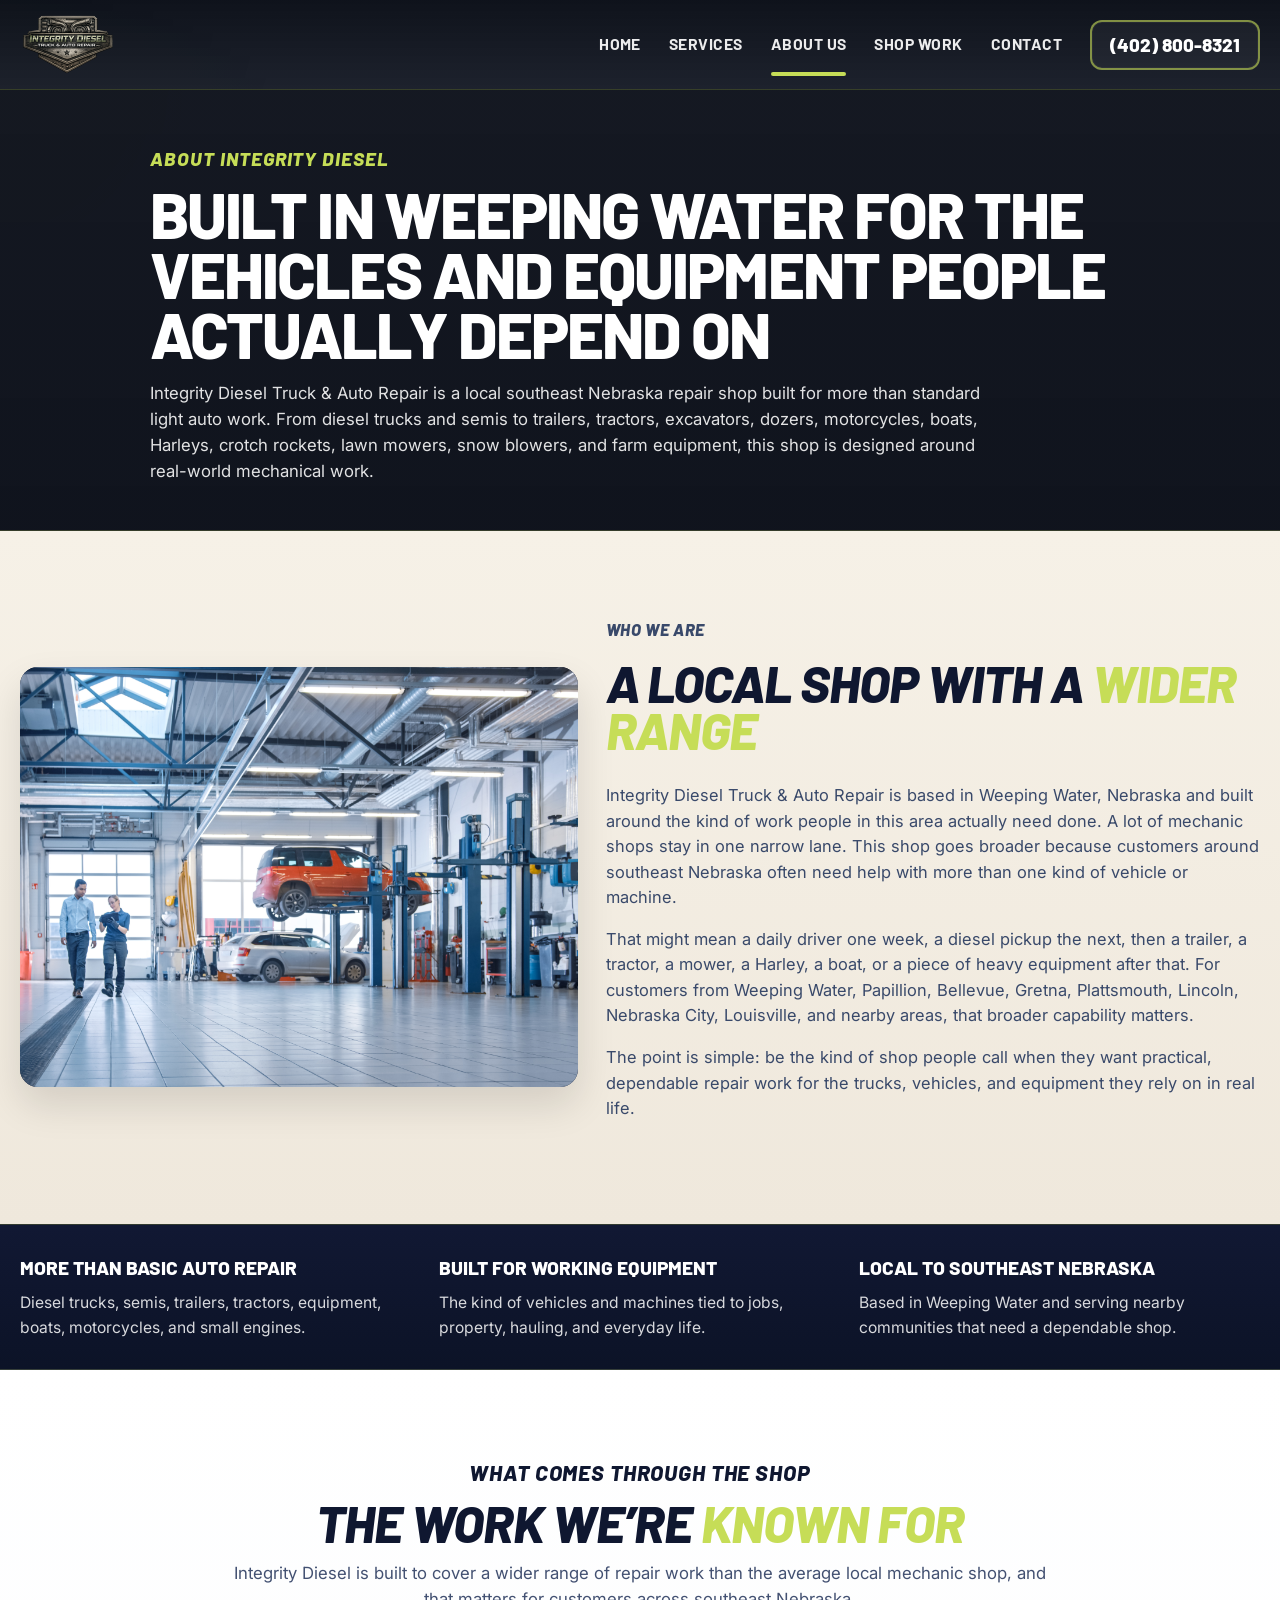
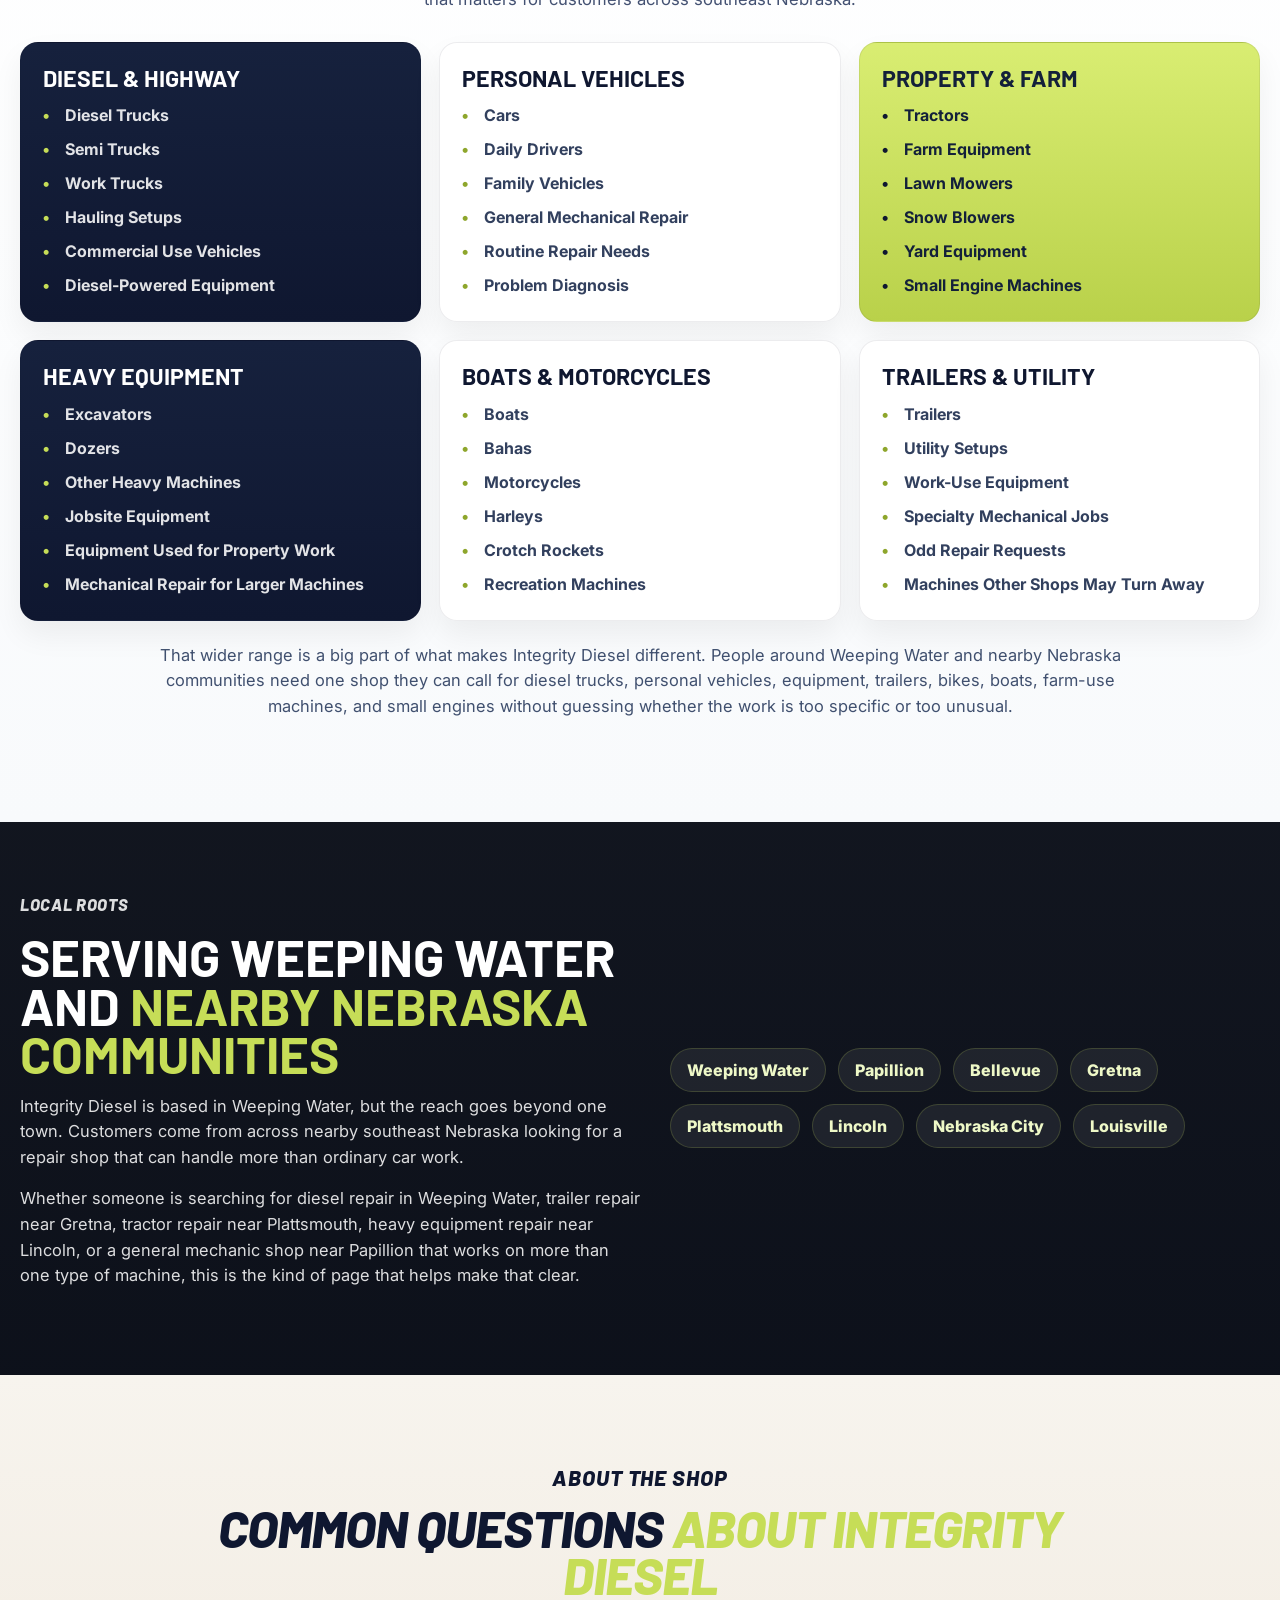
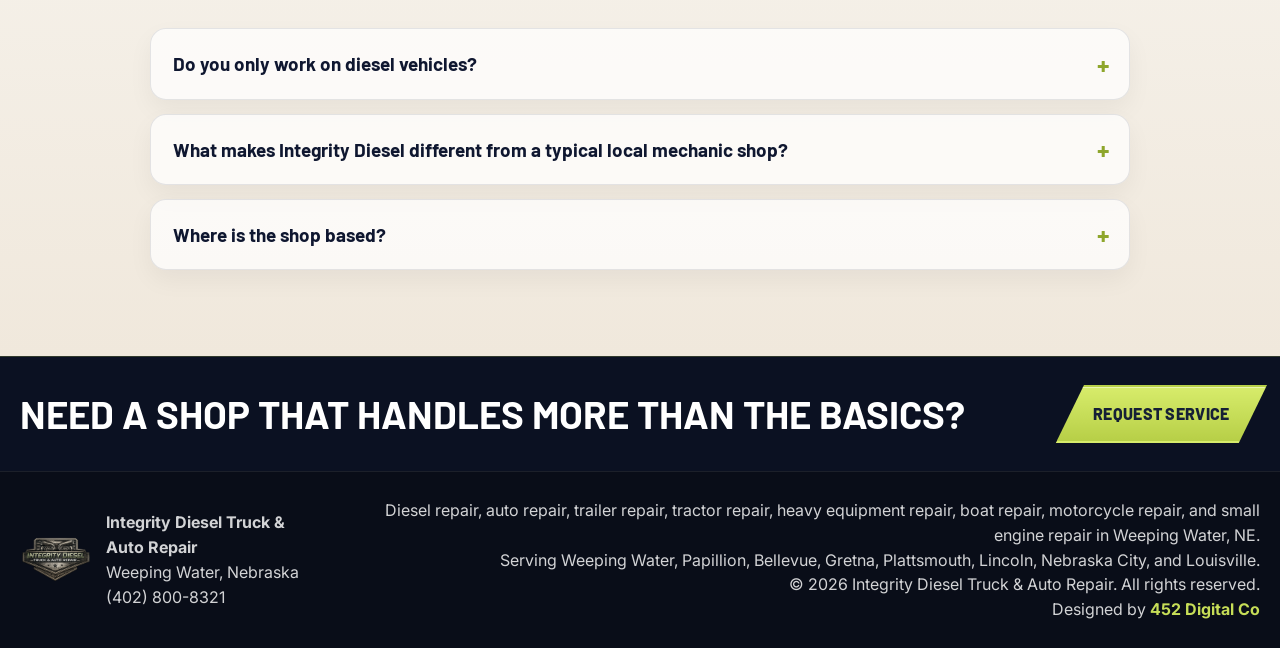
==== commit fcb85ce5: "Update about.html" ====
--- a/about.html
+++ b/about.html
@@ -125,8 +125,7 @@
         <a href="/" class="nav-link">Home</a>
         <a href="services.html" class="nav-link">Services</a>
         <a href="about.html" class="nav-link active" aria-current="page">About Us</a>
-        <a href="/#areas" class="nav-link">Areas We Serve</a>
-        <a href="/#faq" class="nav-link">FAQ</a>
+        <a href="shop-work.html" class="nav-link">Shop Work</a>
         <a href="contact.html" class="nav-link">Contact</a>
       </nav>
 
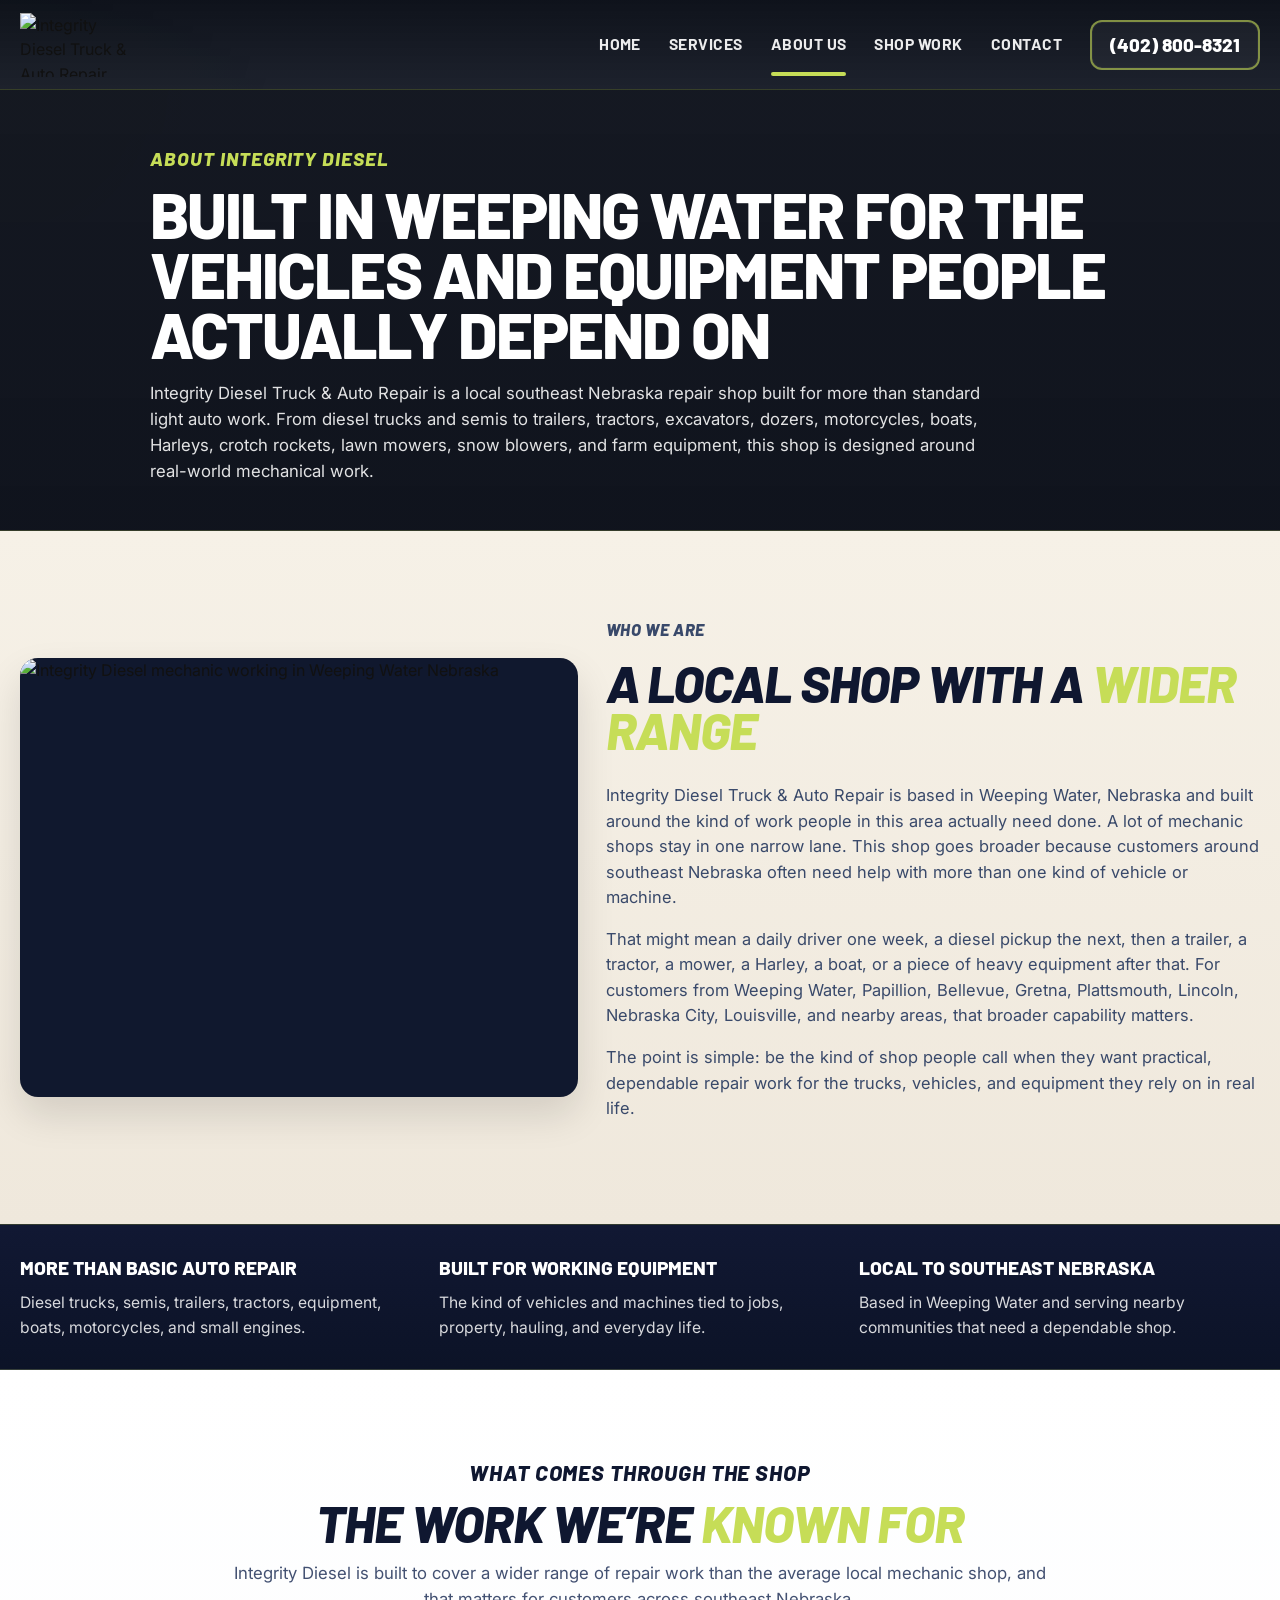
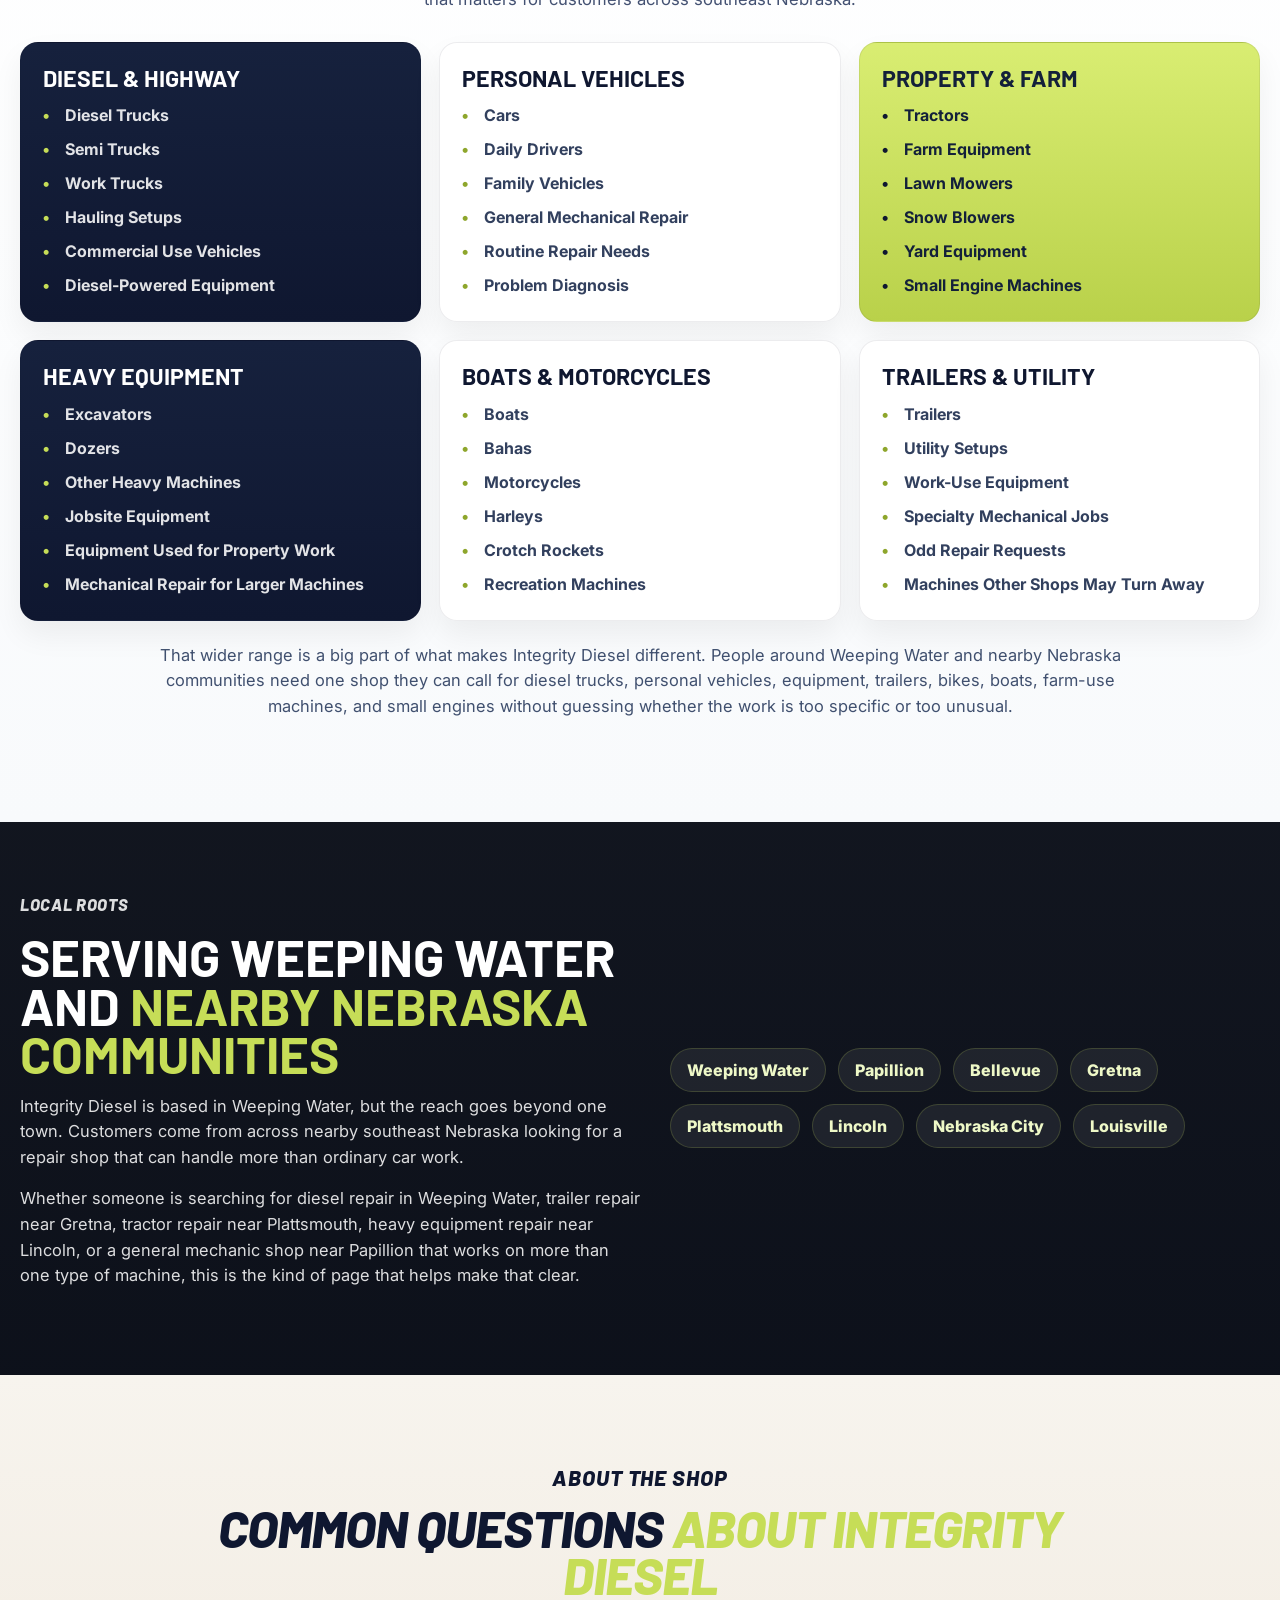
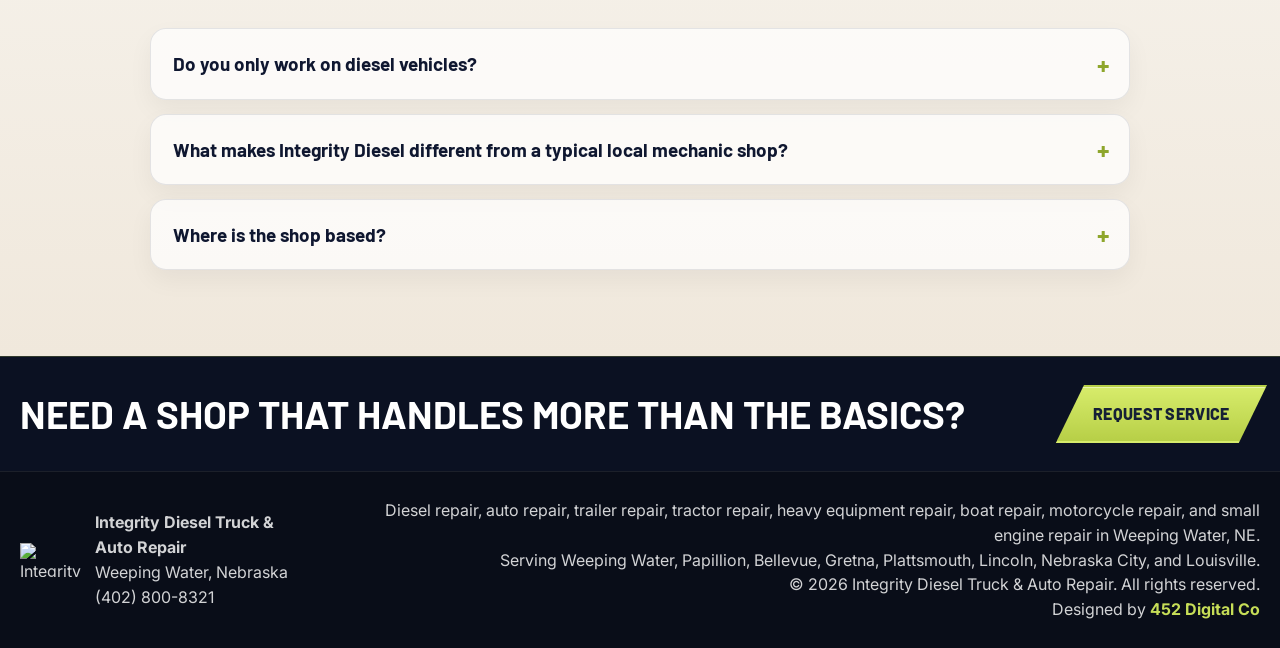
==== commit 2e3e18d3: "Update about.html" ====
--- a/about.html
+++ b/about.html
@@ -133,7 +133,7 @@
         <a href="tel:4028008321" class="header-phone">(402) 800-8321</a>
 
         <button class="nav-toggle" id="navToggle" aria-label="Toggle menu" aria-expanded="false" aria-controls="mainNav">
-          <span></span>
+          <span></span> 
           <span></span>
           <span></span>
         </button>
@@ -156,7 +156,7 @@
     <section class="about-story-block section-pad">
       <div class="container about-story-grid">
         <div class="about-story-photo">
-          <img src="images/mechanics.jpg" alt="Integrity Diesel mechanic working in Weeping Water Nebraska" loading="lazy" width="1400" height="1100">
+          <img src="images/commercial-truck-repair-papillion-nebraska.jpg" alt="Integrity Diesel mechanic working in Weeping Water Nebraska" loading="lazy" width="1400" height="1100">
         </div>
 
         <div class="about-story-content">
--- a/css/styles.css
+++ b/css/styles.css
@@ -47,6 +47,14 @@
   color: inherit;
 }
 
+button{
+  font: inherit;
+}
+
+iframe{
+  display: block;
+}
+
 .container{
   width: min(calc(100% - 32px), var(--container));
   margin-inline: auto;
@@ -315,6 +323,7 @@
   width: 100%;
   height: 100%;
   object-fit: cover;
+  object-position: center center;
 }
 
 .hero-overlay{
@@ -337,7 +346,7 @@
 .hero-copy{
   color: var(--white);
   padding: 20px 0;
-  max-width: 660px;
+  max-width: 700px;
 }
 
 .hero-logo-wrap{
@@ -358,6 +367,30 @@
   letter-spacing: .09em;
   font-weight: 700;
   font-size: .92rem;
+}
+
+.hero-slogan-box{
+  margin: 0 0 22px;
+  max-width: 640px;
+  border-left: 6px solid var(--lime);
+  background:
+    linear-gradient(90deg, rgba(198,221,87,.18) 0%, rgba(198,221,87,.08) 22%, rgba(255,255,255,.04) 100%);
+  box-shadow:
+    0 14px 30px rgba(0,0,0,.20),
+    inset 0 0 0 1px rgba(255,255,255,.05);
+  padding: 18px 22px 16px;
+}
+
+.hero-slogan-box p{
+  margin: 0;
+  font-family: "Barlow", sans-serif;
+  font-weight: 800;
+  font-size: clamp(1.15rem, 2vw, 1.6rem);
+  line-height: 1.05;
+  text-transform: uppercase;
+  letter-spacing: .04em;
+  color: #f4f8df;
+  text-shadow: 0 3px 10px rgba(0,0,0,.22);
 }
 
 .hero h1{
@@ -437,9 +470,10 @@
   justify-content: center;
   text-align: center;
   font-family: "Barlow", sans-serif;
-  font-size: clamp(1rem, 1.5vw, 1.28rem);
+  font-size: clamp(1rem, 1.5vw, 1.18rem);
   font-weight: 700;
   color: #fff;
+  line-height: 1.25;
 }
 
 .trust-item::before{
@@ -533,18 +567,29 @@
 }
 
 .service-card{
+  appearance: none;
+  -webkit-appearance: none;
+  width: 100%;
+  padding: 0;
   overflow: hidden;
   border-radius: 0;
   background: #12192e;
   border: 1px solid rgba(255,255,255,.14);
   box-shadow: var(--shadow);
   transition: transform .25s ease, box-shadow .25s ease, border-color .25s ease;
+  cursor: pointer;
+  text-align: left;
 }
 
 .service-card:hover{
   transform: translateY(-5px);
   box-shadow: 0 24px 48px rgba(0,0,0,.28);
   border-color: rgba(198,221,87,.4);
+}
+
+.service-card:focus-visible{
+  outline: 3px solid rgba(198,221,87,.7);
+  outline-offset: 3px;
 }
 
 .service-image{
@@ -577,7 +622,103 @@
 }
 
 .service-title.highlight{
+  color: #fff;
+}
+
+.services-grid .service-card:nth-child(1) .service-title,
+.services-grid .service-card:nth-child(4) .service-title,
+.services-grid .service-card:nth-child(5) .service-title,
+.services-grid .service-card:nth-child(8) .service-title,
+.services-grid .service-card:nth-child(9) .service-title,
+.services-grid .service-card:nth-child(12) .service-title{
   color: var(--lime);
+}
+
+.service-lightbox{
+  position: fixed;
+  inset: 0;
+  z-index: 3000;
+  display: flex;
+  align-items: center;
+  justify-content: center;
+  padding: 22px;
+  opacity: 0;
+  visibility: hidden;
+  pointer-events: none;
+  transition: opacity .25s ease, visibility .25s ease;
+}
+
+.service-lightbox.is-open{
+  opacity: 1;
+  visibility: visible;
+  pointer-events: auto;
+}
+
+.service-lightbox-backdrop{
+  position: absolute;
+  inset: 0;
+  background: rgba(6,10,18,.84);
+  backdrop-filter: blur(6px);
+}
+
+.service-lightbox-dialog{
+  position: relative;
+  z-index: 2;
+  width: min(1100px, 100%);
+  max-height: 90vh;
+  background: #0f1730;
+  border: 1px solid rgba(255,255,255,.10);
+  box-shadow: 0 30px 80px rgba(0,0,0,.45);
+  overflow: hidden;
+}
+
+.service-lightbox-media{
+  background: #0a1020;
+}
+
+.service-lightbox-media img{
+  display: block;
+  width: 100%;
+  height: auto;
+  max-height: 78vh;
+  object-fit: contain;
+}
+
+.service-lightbox-caption{
+  padding: 16px 18px 18px;
+  background: linear-gradient(180deg, #18213c 0%, #0f1730 100%);
+  border-top: 1px solid rgba(255,255,255,.08);
+}
+
+.service-lightbox-caption p{
+  margin: 0;
+  color: #fff;
+  font-family: "Barlow", sans-serif;
+  font-weight: 700;
+  font-size: 1.2rem;
+  text-transform: uppercase;
+}
+
+.service-lightbox-close{
+  position: absolute;
+  top: 12px;
+  right: 12px;
+  z-index: 3;
+  width: 46px;
+  height: 46px;
+  border: 1px solid rgba(255,255,255,.14);
+  background: rgba(7,11,20,.72);
+  color: #fff;
+  font-size: 2rem;
+  line-height: 1;
+  cursor: pointer;
+  display: inline-flex;
+  align-items: center;
+  justify-content: center;
+}
+
+.service-lightbox-close:hover{
+  background: rgba(198,221,87,.16);
 }
 
 .services-copy{
@@ -870,11 +1011,22 @@
   opacity: .98;
 }
 
+.about-map-embed{
+  background: #dcd5c9;
+}
+
+.about-map-embed iframe{
+  width: 100%;
+  height: 100%;
+  border: 0;
+  filter: saturate(.88) contrast(.98) brightness(.99);
+}
+
 .about-map-wash{
   position: absolute;
   inset: 0;
   background:
-    linear-gradient(180deg, rgba(255,255,255,.16) 0%, rgba(248,243,232,.05) 42%, rgba(239,232,220,.08) 100%);
+    linear-gradient(180deg, rgba(255,255,255,.12) 0%, rgba(248,243,232,.04) 42%, rgba(239,232,220,.06) 100%);
   pointer-events: none;
 }
 
@@ -882,8 +1034,8 @@
   position: absolute;
   inset: 0;
   box-shadow:
-    inset 0 18px 22px rgba(255,255,255,.08),
-    inset 0 -10px 14px rgba(239,232,220,.12),
+    inset 0 18px 22px rgba(255,255,255,.06),
+    inset 0 -10px 14px rgba(239,232,220,.08),
     inset 0 0 0 1px rgba(255,255,255,.08);
   pointer-events: none;
 }
@@ -913,7 +1065,7 @@
 }
 
 .cta-inner h2{
-  margin: 0 0 18px;
+  margin: 0 0 12px;
   font-family: "Barlow", sans-serif;
   font-size: clamp(2rem, 4vw, 3.1rem);
   font-weight: 800;
@@ -923,6 +1075,16 @@
 
 .cta-inner h2 span{
   color: var(--lime);
+}
+
+.cta-tagline{
+  margin: 0 0 18px;
+  color: rgba(255,255,255,.84);
+  font-family: "Barlow", sans-serif;
+  font-weight: 700;
+  font-size: 1rem;
+  text-transform: uppercase;
+  letter-spacing: .06em;
 }
 
 .cta-phone{
@@ -1644,6 +1806,20 @@
     height: 76px;
   }
 
+  .hero{
+    min-height: auto;
+  }
+
+  .hero-bg img{
+    object-position: 72% center;
+  }
+
+  .hero-overlay{
+    background:
+      linear-gradient(180deg, rgba(7,11,20,.70) 0%, rgba(8,12,22,.54) 42%, rgba(8,12,22,.34) 100%),
+      linear-gradient(90deg, rgba(7,11,20,.72) 0%, rgba(8,12,22,.38) 55%, rgba(8,12,22,.12) 100%);
+  }
+
   .hero-inner{
     padding: 28px 0 18px;
   }
@@ -1651,6 +1827,18 @@
   .hero-logo-wrap{
     max-width: 265px;
     margin-bottom: 8px;
+  }
+
+  .hero-slogan-box{
+    margin-bottom: 18px;
+    padding: 14px 16px 13px;
+    border-left-width: 4px;
+  }
+
+  .hero-slogan-box p{
+    font-size: .98rem;
+    line-height: 1.2;
+    letter-spacing: .03em;
   }
 
   .hero h1{
@@ -1720,6 +1908,24 @@
     font-size: 1.3rem;
   }
 
+  .service-lightbox{
+    padding: 14px;
+  }
+
+  .service-lightbox-dialog{
+    width: 100%;
+  }
+
+  .service-lightbox-caption p{
+    font-size: 1rem;
+  }
+
+  .service-lightbox-close{
+    width: 42px;
+    height: 42px;
+    font-size: 1.7rem;
+  }
+
   .about-media{
     grid-template-rows: 260px auto;
   }
@@ -1768,6 +1974,11 @@
 
   .areas-section{
     padding-top: 42px;
+  }
+
+  .cta-tagline{
+    font-size: .88rem;
+    line-height: 1.5;
   }
 
   .cta-phone{
@@ -2106,36 +2317,95 @@
   transform: translateX(4px);
 }
 
+/* =========================
+   SERVICE CARD COLOR SYSTEM
+   Pattern: Dark / White / Lime / White
+========================= */
+
 /* DARK CARDS */
-.service-category-card.featured,
+.service-category-card:nth-child(1),
 .service-category-card:nth-child(5),
-.service-category-card:nth-child(9){
+.service-category-card:nth-child(9),
+.service-category-card.featured{
   background: linear-gradient(180deg, #15203a 0%, #0f1730 100%);
   border-color: rgba(198,221,87,.20);
 }
 
-.service-category-card.featured .service-category-content h3,
-.service-category-card.featured .service-category-content p,
-.service-category-card.featured .service-category-link,
+.service-category-card:nth-child(1) .service-category-content h3,
+.service-category-card:nth-child(1) .service-category-content p,
+.service-category-card:nth-child(1) .service-category-link,
 .service-category-card:nth-child(5) .service-category-content h3,
 .service-category-card:nth-child(5) .service-category-content p,
 .service-category-card:nth-child(5) .service-category-link,
 .service-category-card:nth-child(9) .service-category-content h3,
 .service-category-card:nth-child(9) .service-category-content p,
-.service-category-card:nth-child(9) .service-category-link{
+.service-category-card:nth-child(9) .service-category-link,
+.service-category-card.featured .service-category-content h3,
+.service-category-card.featured .service-category-content p,
+.service-category-card.featured .service-category-link{
   color: #fff;
 }
 
-.service-category-card.featured .service-category-number,
+.service-category-card:nth-child(1) .service-category-number,
 .service-category-card:nth-child(5) .service-category-number,
-.service-category-card:nth-child(9) .service-category-number{
+.service-category-card:nth-child(9) .service-category-number,
+.service-category-card.featured .service-category-number{
   background: rgba(198,221,87,.92);
   color: #13203a;
 }
 
+/* WHITE CARDS */
+.service-category-card:nth-child(2),
+.service-category-card:nth-child(4),
+.service-category-card:nth-child(6),
+.service-category-card:nth-child(8),
+.service-category-card:nth-child(10),
+.service-category-card:nth-child(12){
+  background: rgba(255,255,255,.94);
+  border-color: rgba(15,23,48,.08);
+}
+
+.service-category-card:nth-child(2) .service-category-content h3,
+.service-category-card:nth-child(4) .service-category-content h3,
+.service-category-card:nth-child(6) .service-category-content h3,
+.service-category-card:nth-child(8) .service-category-content h3,
+.service-category-card:nth-child(10) .service-category-content h3,
+.service-category-card:nth-child(12) .service-category-content h3{
+  color: #0f1730;
+}
+
+.service-category-card:nth-child(2) .service-category-content p,
+.service-category-card:nth-child(4) .service-category-content p,
+.service-category-card:nth-child(6) .service-category-content p,
+.service-category-card:nth-child(8) .service-category-content p,
+.service-category-card:nth-child(10) .service-category-content p,
+.service-category-card:nth-child(12) .service-category-content p{
+  color: #40506f;
+}
+
+.service-category-card:nth-child(2) .service-category-link,
+.service-category-card:nth-child(4) .service-category-link,
+.service-category-card:nth-child(6) .service-category-link,
+.service-category-card:nth-child(8) .service-category-link,
+.service-category-card:nth-child(10) .service-category-link,
+.service-category-card:nth-child(12) .service-category-link{
+  color: var(--navy);
+}
+
+.service-category-card:nth-child(2) .service-category-number,
+.service-category-card:nth-child(4) .service-category-number,
+.service-category-card:nth-child(6) .service-category-number,
+.service-category-card:nth-child(8) .service-category-number,
+.service-category-card:nth-child(10) .service-category-number,
+.service-category-card:nth-child(12) .service-category-number{
+  background: rgba(15,23,48,.84);
+  color: #fff;
+}
+
 /* LIME CARDS */
 .service-category-card:nth-child(3),
-.service-category-card:nth-child(8),
+.service-category-card:nth-child(7),
+.service-category-card:nth-child(11),
 .service-category-card.accent-card{
   background: linear-gradient(180deg, #d8ec70 0%, #b7cf47 100%);
   border-color: rgba(142,166,44,.26);
@@ -2144,9 +2414,12 @@
 .service-category-card:nth-child(3) .service-category-content h3,
 .service-category-card:nth-child(3) .service-category-content p,
 .service-category-card:nth-child(3) .service-category-link,
-.service-category-card:nth-child(8) .service-category-content h3,
-.service-category-card:nth-child(8) .service-category-content p,
-.service-category-card:nth-child(8) .service-category-link,
+.service-category-card:nth-child(7) .service-category-content h3,
+.service-category-card:nth-child(7) .service-category-content p,
+.service-category-card:nth-child(7) .service-category-link,
+.service-category-card:nth-child(11) .service-category-content h3,
+.service-category-card:nth-child(11) .service-category-content p,
+.service-category-card:nth-child(11) .service-category-link,
 .service-category-card.accent-card .service-category-content h3,
 .service-category-card.accent-card .service-category-content p,
 .service-category-card.accent-card .service-category-link{
@@ -2154,50 +2427,32 @@
 }
 
 .service-category-card:nth-child(3) .service-category-number,
-.service-category-card:nth-child(8) .service-category-number,
+.service-category-card:nth-child(7) .service-category-number,
+.service-category-card:nth-child(11) .service-category-number,
 .service-category-card.accent-card .service-category-number{
   background: rgba(19,32,58,.90);
   color: #fff;
 }
 
-/* WHITE CARDS */
-.service-category-card:nth-child(2),
-.service-category-card:nth-child(4),
-.service-category-card:nth-child(7),
-.service-category-card:nth-child(10),
-.service-category-card:nth-child(11){
+/* FORCE CARD 12 WHITE */
+.service-category-card:nth-child(12){
   background: rgba(255,255,255,.94);
-}
-
-.service-category-card:nth-child(2) .service-category-content h3,
-.service-category-card:nth-child(4) .service-category-content h3,
-.service-category-card:nth-child(7) .service-category-content h3,
-.service-category-card:nth-child(10) .service-category-content h3,
-.service-category-card:nth-child(11) .service-category-content h3{
+  border-color: rgba(15,23,48,.08);
+}
+
+.service-category-card:nth-child(12) .service-category-content h3{
   color: #0f1730;
 }
 
-.service-category-card:nth-child(2) .service-category-content p,
-.service-category-card:nth-child(4) .service-category-content p,
-.service-category-card:nth-child(7) .service-category-content p,
-.service-category-card:nth-child(10) .service-category-content p,
-.service-category-card:nth-child(11) .service-category-content p{
+.service-category-card:nth-child(12) .service-category-content p{
   color: #40506f;
 }
 
-.service-category-card:nth-child(2) .service-category-link,
-.service-category-card:nth-child(4) .service-category-link,
-.service-category-card:nth-child(7) .service-category-link,
-.service-category-card:nth-child(10) .service-category-link,
-.service-category-card:nth-child(11) .service-category-link{
+.service-category-card:nth-child(12) .service-category-link{
   color: var(--navy);
 }
 
-.service-category-card:nth-child(2) .service-category-number,
-.service-category-card:nth-child(4) .service-category-number,
-.service-category-card:nth-child(7) .service-category-number,
-.service-category-card:nth-child(10) .service-category-number,
-.service-category-card:nth-child(11) .service-category-number{
+.service-category-card:nth-child(12) .service-category-number{
   background: rgba(15,23,48,.84);
   color: #fff;
 }
@@ -2409,6 +2664,7 @@
     width: 100%;
   }
 }
+
 /* =========================
    ABOUT PAGE - REBUILT
 ========================= */
@@ -2748,79 +3004,87 @@
     width: 100%;
   }
 }
-x/* =========================
+/* =========================
    CONTACT PAGE
 ========================= */
 
-.contactpage-hero{
-  position: relative;
-  overflow: hidden;
-  min-height: calc(72svh - var(--header-h));
-  background: #09101f;
-}
-
-.contactpage-hero-bg,
-.contactpage-hero-bg img,
-.contactpage-hero-overlay{
-  position: absolute;
-  inset: 0;
-}
-
-.contactpage-hero-bg img{
-  width: 100%;
-  height: 100%;
-  object-fit: cover;
-}
-
-.contactpage-hero-overlay{
+.contactpage-topbar{
+  background: linear-gradient(180deg, #121b34 0%, #0c1327 100%);
+  border-top: 1px solid rgba(198,221,87,.22);
+  border-bottom: 1px solid rgba(198,221,87,.18);
+}
+
+.contactpage-topbar-inner{
+  display: grid;
+  grid-template-columns: repeat(3, 1fr);
+  gap: 16px;
+  padding: 18px 0;
+}
+
+.contactpage-topbar-item{
+  text-align: center;
+  color: rgba(255,255,255,.88);
+}
+
+.contactpage-topbar-item strong{
+  display: block;
+  margin-bottom: 6px;
+  font-family: "Barlow", sans-serif;
+  font-size: 1.1rem;
+  font-weight: 800;
+  text-transform: uppercase;
+  color: #fff;
+}
+
+.contactpage-topbar-item a{
+  color: var(--lime);
+  font-weight: 800;
+}
+
+.contactpage-intro{
   background:
-    linear-gradient(90deg, rgba(7,11,20,.92) 0%, rgba(8,12,22,.78) 40%, rgba(8,12,22,.40) 72%, rgba(8,12,22,.22) 100%),
-    radial-gradient(circle at 18% 22%, rgba(198,221,87,.12), transparent 30%);
-}
-
-.contactpage-hero-inner{
-  position: relative;
-  z-index: 2;
-  min-height: calc(72svh - var(--header-h));
+    linear-gradient(180deg, #f4efe5 0%, #efe7da 100%);
+  padding: 56px 0 50px;
+}
+
+.contactpage-intro-grid{
   display: grid;
-  grid-template-columns: minmax(0, 1.08fr) minmax(300px, .75fr);
-  gap: 32px;
-  align-items: center;
-  padding: 50px 0 34px;
-}
-
-.contactpage-hero-copy{
-  color: #fff;
-  max-width: 760px;
+  grid-template-columns: minmax(0, 1.12fr) minmax(320px, .78fr);
+  gap: 28px;
+  align-items: stretch;
+}
+
+.contactpage-intro-copy{
+  color: var(--navy);
 }
 
 .contactpage-kicker{
   margin: 0 0 14px;
-  color: var(--lime);
+  color: var(--lime-deep);
   text-transform: uppercase;
   letter-spacing: .09em;
   font-weight: 800;
   font-size: .96rem;
 }
 
-.contactpage-hero-copy h1{
+.contactpage-intro-copy h1{
   margin: 0;
   font-family: "Barlow", sans-serif;
   font-weight: 800;
-  font-size: clamp(2.5rem, 6vw, 5rem);
+  font-size: clamp(2.5rem, 5vw, 4.6rem);
   line-height: .92;
   text-transform: uppercase;
   letter-spacing: -.03em;
-  color: #fff;
-}
-
-.contactpage-hero-copy h1 span{
-  color: var(--lime);
+  color: #0f1730;
+}
+
+.contactpage-intro-copy h1 span{
+  color: var(--lime-deep);
 }
 
 .contactpage-hero-text{
   margin: 18px 0 0;
-  color: rgba(255,255,255,.9);
+  color: #435172;
   font-size: 1.08rem;
   max-width: 720px;
 }
@@ -2829,81 +3093,106 @@
   display: flex;
   flex-wrap: wrap;
   gap: 16px;
-  margin-top: 30px;
-}
-
-.contactpage-hero-card{
-  overflow: hidden;
+  margin-top: 28px;
+}
+
+.contactpage-intro-panel{
+  padding: 24px 24px;
   border-radius: 20px;
-  background: linear-gradient(180deg, rgba(20,29,53,.94), rgba(12,18,33,.94));
-  border: 1px solid rgba(198,221,87,.24);
-  box-shadow: 0 24px 48px rgba(0,0,0,.28);
-}
-
-.contactpage-hero-card-head{
-  padding: 18px 22px;
-  font-family: "Barlow", sans-serif;
-  font-size: 1.18rem;
-  font-weight: 800;
-  text-transform: uppercase;
-  letter-spacing: .03em;
+  background: linear-gradient(180deg, #18233f 0%, #0f1730 100%);
+  border: 1px solid rgba(198,221,87,.18);
+  box-shadow: 0 22px 46px rgba(0,0,0,.16);
+  color: #fff;
+}
+
+.contactpage-intro-panel h2{
+  margin: 0 0 16px;
+  font-family: "Barlow", sans-serif;
+  font-size: 1.7rem;
+  text-transform: uppercase;
+  line-height: .96;
+  color: #fff;
+}
+
+.contactpage-intro-list{
+  list-style: none;
+  margin: 0;
+  padding: 0;
+  display: grid;
+  gap: 12px;
+}
+
+.contactpage-intro-list li{
+  position: relative;
+  padding-left: 24px;
+  color: rgba(255,255,255,.88);
+  font-weight: 700;
+}
+
+.contactpage-intro-list li::before{
+  content: "✔";
+  position: absolute;
+  left: 0;
+  top: 0;
+  color: var(--lime);
+  font-weight: 900;
+}
+
+.contactpage-process{
+  background: #fff;
+  padding: 68px 0 20px;
+}
+
+.contactpage-process-grid{
+  display: grid;
+  grid-template-columns: repeat(3, minmax(0, 1fr));
+  gap: 18px;
+}
+
+.contactpage-process-step{
+  position: relative;
+  padding: 26px 22px 24px;
+  border-radius: 18px;
+  background: linear-gradient(180deg, #ffffff 0%, #f7f9fc 100%);
+  border: 1px solid rgba(15,23,48,.08);
+  box-shadow: 0 12px 28px rgba(0,0,0,.05);
+}
+
+.contactpage-step-number{
+  display: inline-flex;
+  align-items: center;
+  justify-content: center;
+  min-width: 52px;
+  height: 40px;
+  margin-bottom: 14px;
+  padding: 0 12px;
+  border-radius: 999px;
+  background: linear-gradient(180deg, #d8ec70 0%, #b7cf47 100%);
   color: #13203a;
-  background: linear-gradient(180deg, #d8ec6f 0%, #b8cf48 100%);
-}
-
-.contactpage-hero-card-body{
-  padding: 22px;
-  color: rgba(255,255,255,.88);
-}
-
-.contactpage-hero-card-body p{
-  margin: 0 0 12px;
-}
-
-.contactpage-hero-phone{
-  display: inline-block;
-  margin-bottom: 12px;
-  font-family: "Barlow", sans-serif;
-  font-size: 2rem;
-  font-weight: 800;
-  color: #fff;
-}
-
-.contactpage-info-band{
-  background: linear-gradient(180deg, #121b34 0%, #0c1327 100%);
-  border-top: 1px solid rgba(198,221,87,.22);
-  border-bottom: 1px solid rgba(198,221,87,.18);
-}
-
-.contactpage-info-band-inner{
-  display: grid;
-  grid-template-columns: repeat(3, 1fr);
-  gap: 16px;
-  padding: 22px 0;
-}
-
-.contactpage-info-stat{
-  text-align: center;
-  color: rgba(255,255,255,.88);
-}
-
-.contactpage-info-stat strong{
-  display: block;
-  margin-bottom: 6px;
-  font-family: "Barlow", sans-serif;
-  font-size: 1.15rem;
-  font-weight: 800;
-  text-transform: uppercase;
-  color: #fff;
+  font-family: "Barlow", sans-serif;
+  font-weight: 800;
+}
+
+.contactpage-process-step h3{
+  margin: 0 0 10px;
+  font-family: "Barlow", sans-serif;
+  font-size: 1.34rem;
+  text-transform: uppercase;
+  color: var(--navy);
+}
+
+.contactpage-process-step p{
+  margin: 0;
+  color: #445474;
 }
 
 .contactpage-main{
-  background: linear-gradient(180deg, #f7f4ee 0%, #f1eadf 100%);
+  background: linear-gradient(180deg, #ffffff 0%, #f6f8fb 100%);
 }
 
 .contactpage-main-grid{
   display: grid;
-  grid-template-columns: minmax(0, 1fr) minmax(420px, .92fr);
+  grid-template-columns: minmax(0, .95fr) minmax(420px, 1.05fr);
   gap: 28px;
   align-items: start;
 }
@@ -2914,21 +3203,21 @@
   font-size: 1.04rem;
 }
 
-.contactpage-feature-list{
+.contactpage-checklist{
   display: grid;
   gap: 14px;
   margin-bottom: 18px;
 }
 
-.contactpage-feature-item{
+.contactpage-checklist-card{
   padding: 18px 18px;
   border-radius: 16px;
-  background: rgba(255,255,255,.76);
+  background: rgba(255,255,255,.92);
   border: 1px solid rgba(15,23,48,.08);
   box-shadow: 0 10px 24px rgba(0,0,0,.05);
 }
 
-.contactpage-feature-item strong{
+.contactpage-checklist-card strong{
   display: block;
   margin-bottom: 6px;
   font-family: "Barlow", sans-serif;
@@ -2938,7 +3227,7 @@
   color: #0f1730;
 }
 
-.contactpage-feature-item span{
+.contactpage-checklist-card span{
   display: block;
   color: #445474;
 }
@@ -2964,39 +3253,76 @@
 }
 
 .contactpage-card{
-  position: relative;
-  top: -34px;
-}
-
-.contactpage-coverage{
-  background: linear-gradient(180deg, #ffffff 0%, #f7f9fc 100%);
-  padding: 72px 0;
-}
-
-.contactpage-coverage-grid{
+  background: linear-gradient(180deg, #171f39 0%, #11182c 100%);
+  border: 1px solid rgba(255,255,255,.08);
+  border-radius: 20px;
+  padding: 30px;
+  box-shadow: 0 24px 48px rgba(0,0,0,.18);
+}
+
+.contactpage-types{
+  background: linear-gradient(180deg, #f4efe6 0%, #efe7da 100%);
+  padding: 70px 0;
+}
+
+.contactpage-types-grid{
   display: grid;
   grid-template-columns: repeat(3, minmax(0, 1fr));
   gap: 18px;
 }
 
-.contactpage-coverage-card{
+.contactpage-types-card{
   padding: 24px 22px;
   border-radius: 18px;
-  background: #fff;
+  box-shadow: 0 14px 30px rgba(0,0,0,.06);
   border: 1px solid rgba(15,23,48,.08);
-  box-shadow: 0 12px 28px rgba(0,0,0,.05);
-}
-
-.contactpage-coverage-card h3{
+}
+
+.contactpage-types-card h3{
   margin: 0 0 12px;
   font-family: "Barlow", sans-serif;
   font-size: 1.35rem;
   text-transform: uppercase;
-  color: var(--navy);
-}
-
-.contactpage-coverage-card p{
+}
+
+.contactpage-types-card p{
   margin: 0;
+  line-height: 1.65;
+}
+
+.contactpage-types-card.dark{
+  background: linear-gradient(180deg, #15203a 0%, #0f1730 100%);
+  color: #fff;
+  border-color: rgba(198,221,87,.18);
+}
+
+.contactpage-types-card.dark h3{
+  color: #fff;
+}
+
+.contactpage-types-card.dark p{
+  color: rgba(255,255,255,.86);
+}
+
+.contactpage-types-card.lime{
+  background: linear-gradient(180deg, #d8ec70 0%, #b7cf47 100%);
+  color: #13203a;
+}
+
+.contactpage-types-card.lime h3,
+.contactpage-types-card.lime p{
+  color: #13203a;
+}
+
+.contactpage-types-card.light{
+  background: rgba(255,255,255,.94);
+}
+
+.contactpage-types-card.light h3{
+  color: #0f1730;
+}
+
+.contactpage-types-card.light p{
   color: #445474;
 }
 
@@ -3010,7 +3336,7 @@
 
 .contactpage-local-grid{
   display: grid;
-  grid-template-columns: minmax(0, 1fr) minmax(320px, .95fr);
+  grid-template-columns: minmax(0, 1fr) minmax(320px, .92fr);
   gap: 28px;
   align-items: center;
 }
@@ -3032,6 +3358,35 @@
   margin: 0 0 16px;
   color: rgba(255,255,255,.86);
   font-size: 1.03rem;
+}
+
+.contactpage-local-stack{
+  display: grid;
+  gap: 16px;
+}
+
+.contactpage-local-callout{
+  padding: 22px;
+  border-radius: 18px;
+  background: rgba(255,255,255,.07);
+  border: 1px solid rgba(198,221,87,.18);
+}
+
+.contactpage-local-callout strong{
+  display: block;
+  margin-bottom: 8px;
+  font-family: "Barlow", sans-serif;
+  font-size: 1rem;
+  font-weight: 800;
+  text-transform: uppercase;
+  color: #eef8c7;
+}
+
+.contactpage-local-callout a{
+  font-family: "Barlow", sans-serif;
+  font-size: 2rem;
+  font-weight: 800;
+  color: #fff;
 }
 
 .contactpage-local-boxes{
@@ -3058,33 +3413,30 @@
 }
 
 @media (max-width: 1200px){
-  .contactpage-hero-inner,
+  .contactpage-intro-grid,
   .contactpage-main-grid,
   .contactpage-local-grid{
     grid-template-columns: 1fr;
   }
 
-  .contactpage-card{
-    top: 0;
-  }
-
-  .contactpage-coverage-grid{
+  .contactpage-types-grid,
+  .contactpage-process-grid{
     grid-template-columns: repeat(2, minmax(0, 1fr));
   }
 }
 
 @media (max-width: 980px){
-  .contactpage-info-band-inner{
+  .contactpage-topbar-inner{
     grid-template-columns: 1fr;
   }
 }
 
 @media (max-width: 640px){
-  .contactpage-hero-inner{
-    padding: 36px 0 28px;
-  }
-
-  .contactpage-hero-copy h1{
+  .contactpage-intro{
+    padding: 40px 0 36px;
+  }
+
+  .contactpage-intro-copy h1{
     font-size: clamp(2.15rem, 10vw, 3.35rem);
   }
 
@@ -3092,15 +3444,873 @@
     flex-direction: column;
   }
 
-  .contactpage-coverage{
+  .contactpage-types{
     padding: 56px 0;
   }
 
-  .contactpage-coverage-grid{
+  .contactpage-types-grid,
+  .contactpage-process-grid{
     grid-template-columns: 1fr;
   }
 
   .contactpage-local{
     padding: 54px 0;
   }
-}+
+  .contactpage-local-callout a{
+    font-size: 1.6rem;
+  }
+}
+/* =========================
+   SHOP WORK PAGE
+========================= */
+
+.shop-work-hero{
+  position: relative;
+  overflow: hidden;
+  min-height: calc(92svh - var(--header-h));
+  background: #09101f;
+}
+
+.shop-work-hero-bg,
+.shop-work-hero-bg img,
+.shop-work-hero-overlay{
+  position: absolute;
+  inset: 0;
+}
+
+.shop-work-hero-bg img{
+  width: 100%;
+  height: 100%;
+  object-fit: cover;
+  object-position: center center;
+}
+
+.shop-work-hero-overlay{
+  background:
+    linear-gradient(180deg, rgba(7,11,20,.70) 0%, rgba(8,12,22,.52) 32%, rgba(8,12,22,.68) 100%),
+    radial-gradient(circle at 18% 20%, rgba(198,221,87,.12), transparent 28%);
+}
+
+.shop-work-hero::after{
+  content: "";
+  position: absolute;
+  left: 0;
+  right: 0;
+  bottom: 0;
+  height: 2px;
+  background: linear-gradient(90deg, transparent, var(--lime), transparent);
+  z-index: 2;
+}
+
+.shop-work-hero-inner{
+  position: relative;
+  z-index: 2;
+  min-height: calc(92svh - var(--header-h));
+  display: grid;
+  align-content: center;
+  gap: 26px;
+  padding: 56px 0 44px;
+}
+
+.shop-work-hero-top{
+  color: #fff;
+  max-width: 860px;
+}
+
+.shop-work-kicker{
+  margin: 0 0 14px;
+  color: var(--lime);
+  text-transform: uppercase;
+  letter-spacing: .09em;
+  font-weight: 800;
+  font-size: .96rem;
+}
+
+.shop-work-hero-top h1{
+  margin: 0;
+  font-family: "Barlow", sans-serif;
+  font-weight: 800;
+  font-size: clamp(2.8rem, 6vw, 5.6rem);
+  line-height: .9;
+  text-transform: uppercase;
+  letter-spacing: -.03em;
+  color: #fff;
+}
+
+.shop-work-hero-top h1 span{
+  color: var(--lime);
+}
+
+.shop-work-hero-text{
+  margin: 18px 0 0;
+  max-width: 780px;
+  color: rgba(255,255,255,.90);
+  font-size: 1.06rem;
+}
+
+.shop-work-slogan{
+  margin: 22px 0 0;
+  max-width: 680px;
+  padding: 16px 18px;
+  border-left: 5px solid var(--lime);
+  background:
+    linear-gradient(90deg, rgba(198,221,87,.16) 0%, rgba(198,221,87,.07) 24%, rgba(255,255,255,.04) 100%);
+  box-shadow:
+    0 14px 30px rgba(0,0,0,.18),
+    inset 0 0 0 1px rgba(255,255,255,.05);
+}
+
+.shop-work-slogan p{
+  margin: 0;
+  font-family: "Barlow", sans-serif;
+  font-size: clamp(1rem, 2vw, 1.28rem);
+  line-height: 1.08;
+  font-weight: 800;
+  text-transform: uppercase;
+  letter-spacing: .04em;
+  color: #f2f7dd;
+}
+
+.shop-work-hero-actions{
+  display: flex;
+  flex-wrap: wrap;
+  gap: 16px;
+  margin-top: 28px;
+}
+
+.shop-work-hero-grid{
+  display: grid;
+  grid-template-columns: repeat(3, minmax(0, 1fr));
+  gap: 16px;
+}
+
+.shop-work-hero-card{
+  padding: 18px 18px 20px;
+  border-radius: 18px;
+  background: linear-gradient(180deg, rgba(18,27,50,.82), rgba(10,16,30,.82));
+  border: 1px solid rgba(198,221,87,.18);
+  box-shadow: 0 18px 36px rgba(0,0,0,.22);
+  color: #fff;
+  backdrop-filter: blur(6px);
+}
+
+.shop-work-hero-label{
+  display: inline-flex;
+  align-items: center;
+  justify-content: center;
+  min-height: 30px;
+  padding: 0 10px;
+  border-radius: 999px;
+  background: rgba(198,221,87,.12);
+  color: #eef8c7;
+  font-size: .78rem;
+  font-weight: 800;
+  text-transform: uppercase;
+  letter-spacing: .05em;
+  margin-bottom: 12px;
+}
+
+.shop-work-hero-card strong{
+  display: block;
+  margin-bottom: 8px;
+  font-family: "Barlow", sans-serif;
+  font-size: 1.2rem;
+  line-height: .98;
+  text-transform: uppercase;
+  color: #fff;
+}
+
+.shop-work-hero-card p{
+  margin: 0;
+  color: rgba(255,255,255,.82);
+  font-size: .95rem;
+  line-height: 1.55;
+}
+
+.shop-work-strip{
+  position: relative;
+  background: linear-gradient(180deg, #111833 0%, #0d1328 100%);
+  border-top: 1px solid rgba(198,221,87,.24);
+  border-bottom: 1px solid rgba(198,221,87,.20);
+}
+
+.shop-work-strip-inner{
+  display: grid;
+  grid-template-columns: repeat(3, 1fr);
+  gap: 14px;
+  padding: 22px 0;
+}
+
+.shop-work-stat{
+  text-align: center;
+  color: rgba(255,255,255,.88);
+}
+
+.shop-work-stat strong{
+  display: block;
+  margin-bottom: 6px;
+  font-family: "Barlow", sans-serif;
+  font-size: 1.16rem;
+  font-weight: 800;
+  text-transform: uppercase;
+  color: #fff;
+}
+
+.shop-work-stat span{
+  display: block;
+  font-size: .96rem;
+  line-height: 1.45;
+}
+
+.shop-work-gallery-section{
+  position: relative;
+  overflow: hidden;
+  background:
+    linear-gradient(180deg, #f7f4ee 0%, #f0eadf 42%, #ece5d8 100%);
+}
+
+.shop-work-gallery-shell{
+  position: relative;
+  z-index: 2;
+}
+
+.shop-work-toolbar{
+  display: flex;
+  flex-wrap: wrap;
+  justify-content: space-between;
+  gap: 16px;
+  align-items: center;
+  margin-bottom: 24px;
+}
+
+.shop-work-filter-wrap{
+  display: flex;
+  flex-wrap: wrap;
+  gap: 10px;
+}
+
+.shop-work-filter{
+  appearance: none;
+  border: 1px solid rgba(15,23,48,.12);
+  background: rgba(255,255,255,.78);
+  color: #13203a;
+  min-height: 44px;
+  padding: 0 16px;
+  border-radius: 999px;
+  font-family: "Barlow", sans-serif;
+  font-weight: 800;
+  font-size: .96rem;
+  text-transform: uppercase;
+  letter-spacing: .02em;
+  cursor: pointer;
+  transition: .22s ease;
+}
+
+.shop-work-filter:hover{
+  transform: translateY(-1px);
+  border-color: rgba(198,221,87,.38);
+}
+
+.shop-work-filter.is-active{
+  background: linear-gradient(180deg, #d8ec70 0%, #b7cf47 100%);
+  color: #13203a;
+  border-color: rgba(142,166,44,.34);
+  box-shadow: 0 10px 20px rgba(167,194,61,.18);
+}
+
+.shop-work-toolbar-note{
+  color: #445474;
+  font-size: .98rem;
+  font-weight: 600;
+}
+
+.shop-work-carousel{
+  position: relative;
+}
+
+.shop-work-track-wrap{
+  position: relative;
+  overflow: hidden;
+  cursor: grab;
+  user-select: none;
+  border-radius: 22px;
+}
+
+.shop-work-track-wrap.is-dragging{
+  cursor: grabbing;
+}
+
+.shop-work-track{
+  display: flex;
+  gap: 18px;
+  overflow-x: auto;
+  scroll-behavior: smooth;
+  scrollbar-width: none;
+  padding: 4px 2px 14px;
+}
+
+.shop-work-track::-webkit-scrollbar{
+  display: none;
+}
+
+.shop-work-card{
+  flex: 0 0 clamp(280px, 31vw, 390px);
+  display: flex;
+  flex-direction: column;
+  overflow: hidden;
+  border-radius: 20px;
+  background: rgba(255,255,255,.92);
+  border: 1px solid rgba(15,23,48,.08);
+  box-shadow: 0 16px 34px rgba(0,0,0,.08);
+  transition: transform .25s ease, box-shadow .25s ease, border-color .25s ease, opacity .2s ease;
+}
+
+.shop-work-card:hover{
+  transform: translateY(-5px);
+  box-shadow: 0 22px 42px rgba(0,0,0,.10);
+  border-color: rgba(198,221,87,.24);
+}
+
+.shop-work-card.is-hidden{
+  display: none;
+}
+
+.shop-work-card-media{
+  position: relative;
+  aspect-ratio: 1.65 / 1;
+  overflow: hidden;
+  background: #0d1325;
+}
+
+.shop-work-card-media::after{
+  content: "";
+  position: absolute;
+  inset: 0;
+  background:
+    linear-gradient(180deg, rgba(7,11,20,.04) 0%, rgba(7,11,20,.14) 100%),
+    linear-gradient(0deg, rgba(7,11,20,.30), rgba(7,11,20,0));
+  pointer-events: none;
+}
+
+.shop-work-card-media img{
+  width: 100%;
+  height: 100%;
+  object-fit: cover;
+  transition: transform .45s ease;
+}
+
+.shop-work-card:hover .shop-work-card-media img{
+  transform: scale(1.04);
+}
+
+.shop-work-badge{
+  position: absolute;
+  top: 14px;
+  left: 14px;
+  z-index: 2;
+  display: inline-flex;
+  align-items: center;
+  justify-content: center;
+  min-height: 36px;
+  padding: 0 12px;
+  border-radius: 999px;
+  background: rgba(15,23,48,.84);
+  color: #fff;
+  font-family: "Barlow", sans-serif;
+  font-weight: 800;
+  font-size: .82rem;
+  letter-spacing: .04em;
+  text-transform: uppercase;
+  border: 1px solid rgba(255,255,255,.10);
+  box-shadow: 0 8px 18px rgba(0,0,0,.22);
+}
+
+.shop-work-card-content{
+  display: flex;
+  flex-direction: column;
+  flex: 1 1 auto;
+  padding: 18px 18px 20px;
+}
+
+.shop-work-card-content h3{
+  margin: 0 0 8px;
+  font-family: "Barlow", sans-serif;
+  font-size: 1.38rem;
+  line-height: .98;
+  text-transform: uppercase;
+  color: #0f1730;
+}
+
+.shop-work-card-content p{
+  margin: 0;
+  color: #40506f;
+  font-size: .97rem;
+  line-height: 1.62;
+}
+
+.shop-work-card-actions{
+  display: flex;
+  justify-content: space-between;
+  align-items: center;
+  gap: 12px;
+  margin-top: 16px;
+}
+
+.shop-work-card-tag{
+  display: inline-flex;
+  align-items: center;
+  justify-content: center;
+  min-height: 32px;
+  padding: 0 12px;
+  border-radius: 999px;
+  background: rgba(198,221,87,.12);
+  color: #52661b;
+  font-size: .82rem;
+  font-weight: 800;
+  text-transform: uppercase;
+  letter-spacing: .03em;
+}
+
+.shop-work-card-button{
+  appearance: none;
+  border: 0;
+  background: transparent;
+  color: var(--navy);
+  font-family: "Barlow", sans-serif;
+  font-weight: 800;
+  font-size: .95rem;
+  text-transform: uppercase;
+  cursor: pointer;
+  padding: 0;
+}
+
+.shop-work-card-button:hover{
+  color: #51641c;
+}
+
+.shop-work-carousel-controls{
+  display: flex;
+  justify-content: flex-end;
+  gap: 10px;
+  margin-top: 16px;
+}
+
+.shop-work-arrow{
+  appearance: none;
+  border: 1px solid rgba(15,23,48,.12);
+  background: rgba(255,255,255,.82);
+  color: #13203a;
+  width: 52px;
+  height: 52px;
+  border-radius: 999px;
+  font-size: 1.2rem;
+  font-weight: 800;
+  cursor: pointer;
+  transition: .2s ease;
+  box-shadow: 0 10px 22px rgba(0,0,0,.06);
+}
+
+.shop-work-arrow:hover{
+  transform: translateY(-2px);
+  border-color: rgba(198,221,87,.34);
+  background: #fff;
+}
+
+.shop-work-masonry{
+  display: grid;
+  grid-template-columns: repeat(12, 1fr);
+  gap: 18px;
+  margin-top: 26px;
+}
+
+.shop-work-feature{
+  position: relative;
+  overflow: hidden;
+  border-radius: 24px;
+  box-shadow: 0 18px 38px rgba(0,0,0,.10);
+  border: 1px solid rgba(15,23,48,.08);
+  min-height: 260px;
+}
+
+.shop-work-feature.large{
+  grid-column: span 7;
+}
+
+.shop-work-feature.tall{
+  grid-column: span 5;
+}
+
+.shop-work-feature img{
+  position: absolute;
+  inset: 0;
+  width: 100%;
+  height: 100%;
+  object-fit: cover;
+}
+
+.shop-work-feature::after{
+  content: "";
+  position: absolute;
+  inset: 0;
+  background:
+    linear-gradient(180deg, rgba(7,11,20,.04) 0%, rgba(7,11,20,.18) 36%, rgba(7,11,20,.74) 100%);
+}
+
+.shop-work-feature-copy{
+  position: relative;
+  z-index: 2;
+  display: flex;
+  flex-direction: column;
+  justify-content: flex-end;
+  min-height: 100%;
+  padding: 22px;
+  color: #fff;
+}
+
+.shop-work-feature-copy h3{
+  margin: 0 0 8px;
+  font-family: "Barlow", sans-serif;
+  font-size: clamp(1.5rem, 2.2vw, 2rem);
+  line-height: .95;
+  text-transform: uppercase;
+}
+
+.shop-work-feature-copy p{
+  margin: 0;
+  max-width: 520px;
+  color: rgba(255,255,255,.90);
+}
+
+.shop-work-story{
+  position: relative;
+  background: linear-gradient(180deg, #efe8dc 0%, #f6f1e7 100%);
+}
+
+.shop-work-story-grid{
+  display: grid;
+  grid-template-columns: 1fr .9fr;
+  gap: 26px;
+  align-items: center;
+}
+
+.shop-work-story-copy h2{
+  margin: 0 0 14px;
+  font-family: "Barlow", sans-serif;
+  font-size: clamp(2rem, 4vw, 3.2rem);
+  line-height: .94;
+  text-transform: uppercase;
+  color: var(--navy);
+}
+
+.shop-work-story-copy h2 span{
+  color: var(--lime-deep);
+}
+
+.shop-work-story-copy p{
+  margin: 0 0 16px;
+  color: #3f4f6f;
+  font-size: 1.02rem;
+}
+
+.shop-work-story-panel{
+  padding: 24px;
+  border-radius: 22px;
+  background:
+    linear-gradient(180deg, rgba(255,255,255,.50), rgba(255,255,255,.24)),
+    linear-gradient(180deg, #f5efe3 0%, #eee6d9 100%);
+  border: 1px solid rgba(15,23,48,.08);
+  box-shadow: 0 16px 32px rgba(0,0,0,.06);
+}
+
+.shop-work-story-panel h3{
+  margin: 0 0 14px;
+  font-family: "Barlow", sans-serif;
+  font-size: 1.3rem;
+  line-height: .98;
+  text-transform: uppercase;
+  color: var(--navy);
+}
+
+.shop-work-story-list{
+  list-style: none;
+  margin: 0;
+  padding: 0;
+  display: grid;
+  gap: 12px;
+}
+
+.shop-work-story-list li{
+  position: relative;
+  padding-left: 24px;
+  color: #2e3c5a;
+  font-weight: 700;
+}
+
+.shop-work-story-list li::before{
+  content: "✔";
+  position: absolute;
+  left: 0;
+  top: 0;
+  color: var(--lime-deep);
+  font-weight: 900;
+}
+
+.shop-work-cta-band{
+  background: linear-gradient(180deg, #111833 0%, #0b1122 100%);
+  border-top: 1px solid rgba(198,221,87,.20);
+  border-bottom: 1px solid rgba(255,255,255,.06);
+}
+
+.shop-work-cta-band-inner{
+  display: flex;
+  align-items: center;
+  justify-content: space-between;
+  gap: 20px;
+  padding: 30px 0;
+}
+
+.shop-work-cta-band-copy p{
+  margin: 0 0 6px;
+  text-transform: uppercase;
+  letter-spacing: .08em;
+  color: var(--lime);
+  font-weight: 800;
+  font-size: .92rem;
+}
+
+.shop-work-cta-band-copy h2{
+  margin: 0;
+  font-family: "Barlow", sans-serif;
+  font-size: clamp(1.9rem, 3vw, 2.7rem);
+  line-height: .95;
+  text-transform: uppercase;
+  color: #fff;
+}
+
+.shop-work-cta-actions{
+  display: flex;
+  flex-wrap: wrap;
+  gap: 14px;
+}
+
+.shop-lightbox{
+  position: fixed;
+  inset: 0;
+  z-index: 3000;
+  display: none;
+  align-items: center;
+  justify-content: center;
+  padding: 24px;
+  background: rgba(6,9,18,.88);
+  backdrop-filter: blur(8px);
+}
+
+.shop-lightbox.is-open{
+  display: flex;
+}
+
+.shop-lightbox-dialog{
+  position: relative;
+  width: min(1120px, 100%);
+  max-height: 92vh;
+  overflow: hidden;
+  border-radius: 24px;
+  background: #0c1121;
+  border: 1px solid rgba(255,255,255,.08);
+  box-shadow: 0 30px 60px rgba(0,0,0,.34);
+}
+
+.shop-lightbox-close{
+  position: absolute;
+  top: 16px;
+  right: 16px;
+  z-index: 3;
+  width: 48px;
+  height: 48px;
+  border: 0;
+  border-radius: 999px;
+  background: rgba(7,11,20,.72);
+  color: #fff;
+  font-size: 1.5rem;
+  cursor: pointer;
+}
+
+.shop-lightbox-grid{
+  display: grid;
+  grid-template-columns: minmax(0, 1.1fr) minmax(320px, .9fr);
+  max-height: 92vh;
+}
+
+.shop-lightbox-media{
+  min-height: 420px;
+  background: #0a0f1d;
+}
+
+.shop-lightbox-media img{
+  width: 100%;
+  height: 100%;
+  object-fit: cover;
+}
+
+.shop-lightbox-content{
+  padding: 32px 28px 28px;
+  overflow-y: auto;
+  color: #fff;
+  background: linear-gradient(180deg, #131d37 0%, #0d1427 100%);
+}
+
+.shop-lightbox-label{
+  display: inline-flex;
+  align-items: center;
+  justify-content: center;
+  min-height: 34px;
+  padding: 0 12px;
+  border-radius: 999px;
+  background: rgba(198,221,87,.12);
+  color: #eef8c7;
+  font-size: .82rem;
+  font-weight: 800;
+  text-transform: uppercase;
+  letter-spacing: .04em;
+  margin-bottom: 14px;
+}
+
+.shop-lightbox-content h3{
+  margin: 0 0 10px;
+  font-family: "Barlow", sans-serif;
+  font-size: clamp(1.7rem, 3vw, 2.35rem);
+  line-height: .95;
+  text-transform: uppercase;
+}
+
+.shop-lightbox-content p{
+  margin: 0 0 14px;
+  color: rgba(255,255,255,.88);
+  line-height: 1.7;
+}
+
+.shop-lightbox-meta{
+  display: grid;
+  gap: 10px;
+  margin-top: 16px;
+}
+
+.shop-lightbox-meta div{
+  padding: 12px 14px;
+  border-radius: 14px;
+  background: rgba(255,255,255,.05);
+  border: 1px solid rgba(255,255,255,.08);
+  color: rgba(255,255,255,.88);
+  font-weight: 600;
+}
+
+@media (max-width: 1200px){
+  .shop-work-hero-grid,
+  .shop-work-strip-inner{
+    grid-template-columns: 1fr;
+  }
+
+  .shop-work-masonry{
+    grid-template-columns: 1fr;
+  }
+
+  .shop-work-feature.large,
+  .shop-work-feature.tall{
+    grid-column: auto;
+  }
+
+  .shop-work-story-grid{
+    grid-template-columns: 1fr;
+  }
+}
+
+@media (max-width: 980px){
+  .shop-work-toolbar{
+    align-items: flex-start;
+  }
+
+  .shop-work-cta-band-inner{
+    flex-direction: column;
+    align-items: flex-start;
+  }
+
+  .shop-lightbox-grid{
+    grid-template-columns: 1fr;
+  }
+
+  .shop-lightbox-media{
+    min-height: 280px;
+    max-height: 42vh;
+  }
+}
+
+@media (max-width: 640px){
+  .shop-work-hero{
+    min-height: auto;
+  }
+
+  .shop-work-hero-bg img{
+    object-position: 64% center;
+  }
+
+  .shop-work-hero-overlay{
+    background:
+      linear-gradient(180deg, rgba(7,11,20,.70) 0%, rgba(8,12,22,.48) 36%, rgba(8,12,22,.72) 100%),
+      linear-gradient(90deg, rgba(7,11,20,.64) 0%, rgba(8,12,22,.18) 100%);
+  }
+
+  .shop-work-hero-inner{
+    min-height: auto;
+    padding: 34px 0 28px;
+  }
+
+  .shop-work-hero-top h1{
+    font-size: clamp(2.15rem, 10vw, 3.35rem);
+  }
+
+  .shop-work-slogan{
+    padding: 14px 16px;
+    border-left-width: 4px;
+  }
+
+  .shop-work-slogan p{
+    font-size: .98rem;
+    line-height: 1.2;
+  }
+
+  .shop-work-hero-actions{
+    flex-direction: column;
+  }
+
+  .shop-work-filter-wrap{
+    gap: 8px;
+  }
+
+  .shop-work-filter{
+    min-height: 40px;
+    padding: 0 12px;
+    font-size: .86rem;
+  }
+
+  .shop-work-card{
+    flex-basis: 86vw;
+  }
+
+  .shop-work-cta-actions{
+    width: 100%;
+    flex-direction: column;
+  }
+
+  .shop-work-cta-actions .btn{
+    width: 100%;
+  }
+
+  .shop-lightbox{
+    padding: 14px;
+  }
+
+  .shop-lightbox-content{
+    padding: 24px 18px 20px;
+  }
+}
